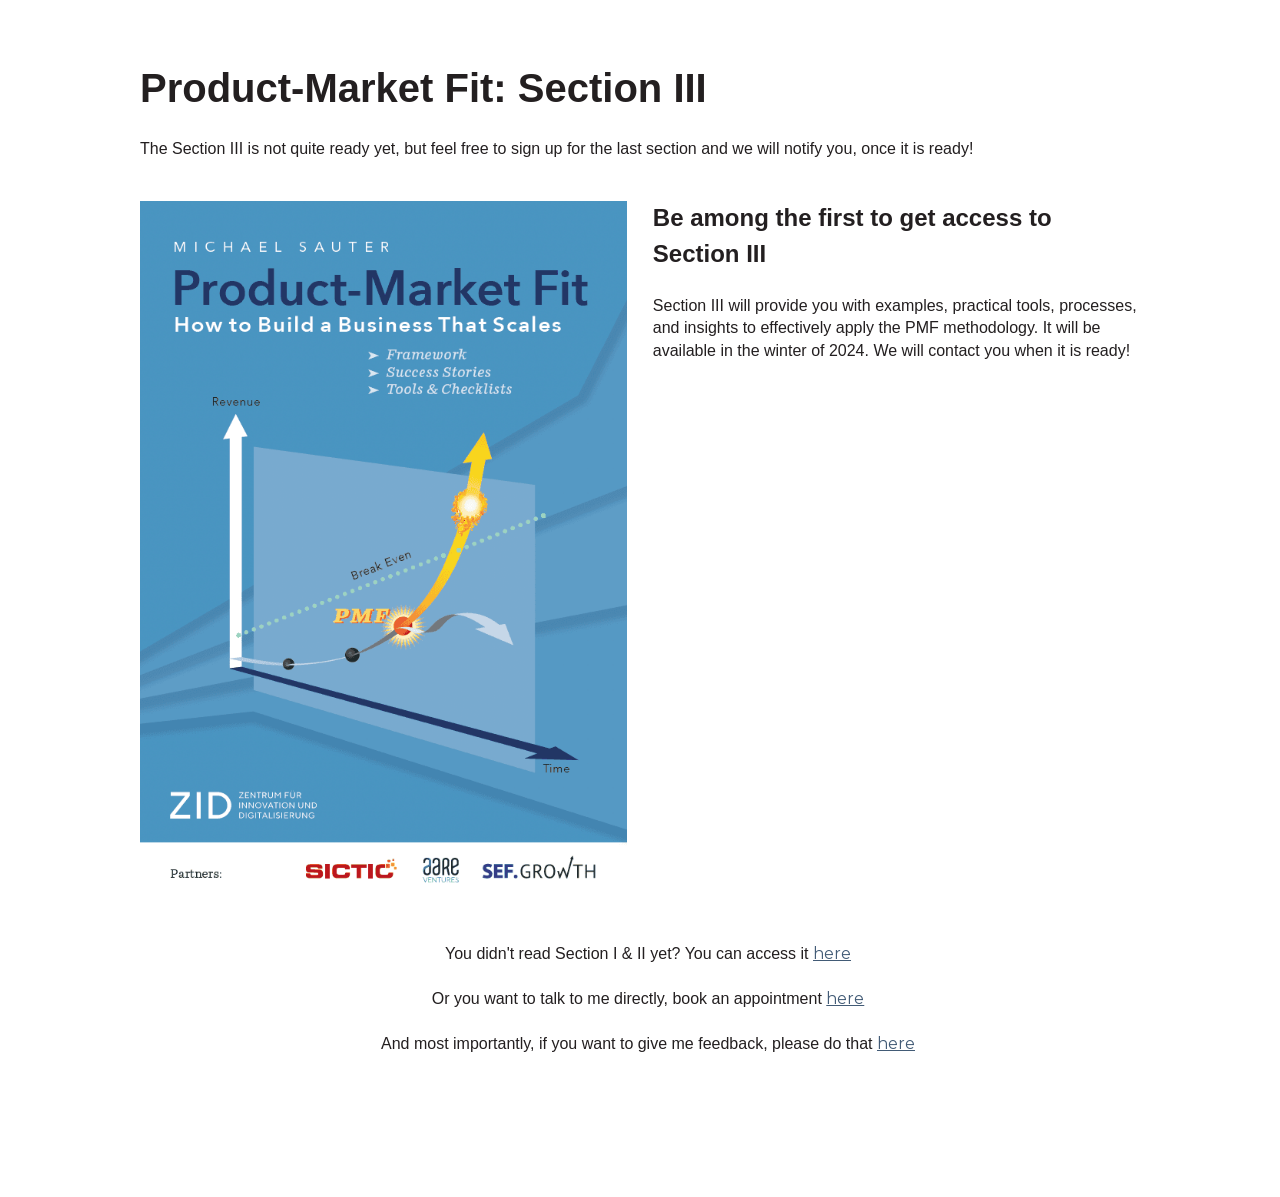
==== book.html @ 85fbc666 "Add website pages and assets Co-Authored-By: Claude Opus 5.5 <noreply@anthropic.com>" ====
<!doctype html>
<html lang="en"><head>
    <meta charset="utf-8">
    
      
    
    
      <title>PMF Factory</title>
    
    
      <link rel="shortcut icon" href="assets/images/Wuerfel.png">
    
    <meta name="description" content="">
    
    
    
    
    
    <meta name="viewport" content="width=device-width, initial-scale=1">

    
    <meta property="og:description" content="">
    <meta property="og:title" content="PMF Factory">
    <meta name="twitter:description" content="">
    <meta name="twitter:title" content="PMF Factory">

    

    
    <style>
a.cta_button{-moz-box-sizing:content-box !important;-webkit-box-sizing:content-box !important;box-sizing:content-box !important;vertical-align:middle}.hs-breadcrumb-menu{list-style-type:none;margin:0px 0px 0px 0px;padding:0px 0px 0px 0px}.hs-breadcrumb-menu-item{float:left;padding:10px 0px 10px 10px}.hs-breadcrumb-menu-divider:before{content:'›';padding-left:10px}.hs-featured-image-link{border:0}.hs-featured-image{float:right;margin:0 0 20px 20px;max-width:50%}@media (max-width: 568px){.hs-featured-image{float:none;margin:0;width:100%;max-width:100%}}.hs-screen-reader-text{clip:rect(1px, 1px, 1px, 1px);height:1px;overflow:hidden;position:absolute !important;width:1px}
</style>

<link rel="stylesheet" href="assets/css/template_main.min.css">
<style>








/* 1a. Containers */


  



  


/* 1b. Colors */







/* 1c. Typography */





























/* 1d. Buttons */




































/* 1e. Forms */











































/* 1f. Icons */
















/* 1g. Cards */











/* 1h. Tables */













/* 1i. Website header */



























/* 1j. Website footer */













/* Drag and drop layout styles */

.dnd-section {
  padding: 60px 20px;
}

/* Padding on blog post sections */

.blog-post-section {
  padding: 60px 0;
}

/* .content-wrapper is used for blog post and system templates and .header-wrapper is used for the website header module */

.dnd-section > .row-fluid,
.content-wrapper,
.header__wrapper {
  max-width: 1000px;
}





html {
  font-size: 16px;
}

body {
  font-family: Montserrat, sans-serif; font-style: normal; font-weight: 400; text-decoration: none;
  background-color: #ffffff;
  color: #231f20;
  font-size: 16px;
}

/* Paragraphs */

p {
  font-family: Montserrat, sans-serif; font-style: normal; font-weight: 400; text-decoration: none;
}

/* Anchors */

a {
  font-weight: 400; text-decoration: underline; font-family: Montserrat, sans-serif; font-style: normal;
  color: #425b76;
}

a:hover,
a:focus {
  font-weight: 400; text-decoration: underline; font-family: Montserrat, sans-serif; font-style: normal;
  color: #415239;
}

a:active {
  font-weight: 400; text-decoration: underline; font-family: Montserrat, sans-serif; font-style: normal;
  color: #91a289;
}

/* Headings */
h1 {
  font-family: 'Source Serif Pro', serif; font-style: normal; font-weight: 600; text-decoration: none;
  color: #231f20;
  font-size: 40px;
  text-transform: none;
}

h2 {
  font-family: 'Source Serif Pro', serif; font-style: normal; font-weight: 600; text-decoration: none;
  color: #231f20;
  font-size: 32px;
  text-transform: none;
}

h3 {
  font-family: 'Source Serif Pro', serif; font-style: normal; font-weight: 600; text-decoration: none;
  color: #231f20;
  font-size: 28px;
  text-transform: none;
}

h4 {
  font-family: 'Source Serif Pro', serif; font-style: normal; font-weight: 600; text-decoration: none;
  color: #231f20;
  font-size: 24px;
  text-transform: none;
}

h5 {
  font-family: 'Source Serif Pro', serif; font-style: normal; font-weight: 600; text-decoration: none;
  color: #231f20;
  font-size: 20px;
  text-transform: none;
}

h6 {
  font-family: 'Source Serif Pro', serif; font-style: normal; font-weight: 600; text-decoration: none;
  color: #231f20;
  font-size: 16px;
  text-transform: none;
}

/* Blockquotes */

blockquote {
  font-family: 'Source Serif Pro', serif; font-style: normal; font-weight: 600; text-decoration: none;
  border-left-color: #f4f0ec;
  color: #231f20;
  font-size: 24px;
}

blockquote > footer {
  font-family: Montserrat, sans-serif; font-style: normal; font-weight: 400; text-decoration: none;
  font-size: 16px;
}

/* Horizontal rules */

hr {
  border-bottom-color: #d7d9e3;
}





/* Primary button */

button,
.button,
.hs-button {
  border: 1px solid #425b76;

  padding-top: 10px;
padding-right: 20px;
padding-bottom: 10px;
padding-left: 20px;

  font-family: Montserrat, sans-serif; font-style: normal; font-weight: 600; text-decoration: none;
  background-color: 

  
  
    
  


  rgba(66, 91, 118, 1.0)

;
  border-radius: 0px;
  color: #ffffff;
  fill: #ffffff;
  font-size: 16px;
  text-transform: none;
}

button:hover,
button:focus,
button:active,
.button:hover,
.button:focus,
.button:active,
.hs-button:hover,
.hs-button:focus,
.hs-button:active {
  border: 1px solid #425b76;

  font-family: Montserrat, sans-serif; font-style: normal; font-weight: 600; text-decoration: none;
  background-color: 

  
  
    
  


  rgba(65, 82, 57, 1.0)

;
  color: #ffffff;
  fill: #ffffff;
}

button:active,
.button:active,
.hs-button:active {
  border: 1px solid #425b76;

  font-family: Montserrat, sans-serif; font-style: normal; font-weight: 600; text-decoration: none;
  background-color: rgba(145, 162, 137, 100);
  border-color: #92abc6;
  color: #ffffff;
  fill: #ffffff;
}

/* Secondary button */

.button.button--secondary,
.hs-delete-data__button,
.hs-download-data__button {
  border: 1px solid #425b76;

  font-family: Montserrat, sans-serif; font-style: normal; font-weight: 600; text-decoration: none;
  background-color: 

  
  
    
  


  rgba(255, 255, 255, 0.0)

;
  border-radius: 0px;
  color: #425b76;
  fill: #425b76;
  text-transform: none;
}

.button.button--secondary:hover,
.button.button--secondary:focus,
.button.button--secondary:active,
.hs-delete-data__button:hover,
.hs-delete-data__button:focus,
.hs-delete-data__button:active,
.hs-download-data__button:hover,
.hs-download-data__button:focus,
.hs-download-data__button:active {
  border: 1px solid #425b76;

  font-family: Montserrat, sans-serif; font-style: normal; font-weight: 600; text-decoration: none;
  background-color: 

  
  
    
  


  rgba(66, 91, 118, 1.0)

;
  color: #ffffff;
  fill: #ffffff;
}

.button.button--secondary:active,
.hs-delete-data__button:active,
.hs-download-data__button:active {
  font-family: Montserrat, sans-serif; font-style: normal; font-weight: 600; text-decoration: none;
  background-color: rgba(146, 171, 198, 100);
  border: 1px solid #425b76;

  border-color: #92abc6;
  color: #ffffff;
  fill: #ffffff;
}

/* Simple button */

.button.button--simple {
  font-weight: 400; text-decoration: underline; font-family: Montserrat, sans-serif; font-style: normal;
  color: #425b76;
  fill: #425b76;
}

.button.button--simple:hover,
.button.button--simple:focus {
  font-weight: 400; text-decoration: underline; font-family: Montserrat, sans-serif; font-style: normal;
  color: #415239;
  fill: #415239;
}

.button.button--simple:active {
  font-weight: 400; text-decoration: underline; font-family: Montserrat, sans-serif; font-style: normal;
  color: #91a289;
  fill: #91a289;
}

/* Button sizing */

.button.button--small {
  padding-top: 10px;
padding-right: 20px;
padding-bottom: 10px;
padding-left: 20px;

  font-size: 14px;
}

.button.button--large {
  padding-top: 10px;
padding-right: 20px;
padding-bottom: 10px;
padding-left: 20px;

  font-size: 18px;
}





/* Form */

:root {
  --hsf-global__font-family: Montserrat;
  --hsf-global__font-size: 1rem;
  --hsf-global__color: #231f20;
}

form {
  border: 1px none #f4f0ec;

  padding: 45px;

  background-color: 

  
  
    
  


  rgba(244, 240, 236, 1.0)

;
  border-radius: 0px;
}

:root {
  --hsf-background__background-color: 

  
  
    
  


  rgba(244, 240, 236, 1.0)

;
  --hsf-background__padding: 45px;
  --hsf-background__border-style: none;
  --hsf-background__border-color: #f4f0ec;
  --hsf-background__border-radius: 0px;
  --hsf-background__border-width: 1px;
}

/* Form title */

.form-title {
  border: 1px none #425b76;

  padding: 25px;

  font-family: 'Source Serif Pro', serif; font-style: normal; font-weight: 600; text-decoration: none;
  background-color: 

  
  
    
  


  rgba(66, 91, 118, 1.0)

;
  border-top-left-radius: 0px;
  border-top-right-radius: 0px;
  color: #ffffff;
  font-size: 28px;
  text-transform: ;
}

/* Labels */

form label {
  padding-top: 6px;
padding-right: 0px;
padding-bottom: 6px;
padding-left: 0px;

  font-family: Montserrat, sans-serif; font-style: normal; font-weight: normal; text-decoration: none;
  color: #231f20;
  font-size: 16px;
}

:root {
  --hsf-field-label__font-family: Montserrat;
  --hsf-field-label__font-size: 16px;
  --hsf-field-label__color: #231f20;
  --hsf-erroralert__font-family: var(--hsf-field-label__font-family);
}

/* Help text */

form legend {
  font-family: Montserrat, sans-serif; font-style: normal; font-weight: 400; text-decoration: none;
  color: #231f20;
  font-size: 14px;
}

:root {
  --hsf-field-description__font-family: Montserrat;
  --hsf-field-description__color: #231f20;
  --hsf-field-footer__font-family: var(--hsf-field-description__font-family);
  --hsf-field-footer__color: var(--hsf-field-description__color);
}

/* Form fields */

form input[type='text'],
form input[type='email'],
form input[type='password'],
form input[type='tel'],
form input[type='number'],
form input[type='search'],
form select,
form textarea {
  border: 1px none #d7d9e3;

  padding: 10px;

  font-family: Montserrat, sans-serif; font-style: normal; font-weight: 400; text-decoration: none;
  background-color: 

  
  
    
  


  rgba(255, 255, 255, 1.0)

;
  border-radius: 0px;
  color: #231f20;
  font-size: 16px;
}

:root {
  --hsf-field-input__font-family: Montserrat;
  --hsf-field-input__color: #231f20;
  --hsf-field-input__background-color: 

  
  
    
  


  rgba(255, 255, 255, 1.0)

;
  --hsf-field-input__border-color: #d7d9e3;
  --hsf-field-input__border-width: 1px;
  --hsf-field-input__border-style: none;
  --hsf-field-input__border-radius: 0px;
  --hsf-field-input__padding: 10px;

  /* Textarea */
  --hsf-field-textarea__font-family: var(--hsf-field-input__font-family);
  --hsf-field-textarea__color: var(--hsf-field-input__color);
  --hsf-field-textarea__background-color: var(--hsf-field-input__background-color);
  --hsf-field-textarea__border-color: var(--hsf-field-input__border-color);
  --hsf-field-textarea__border-style: var(--hsf-field-input__border-style);
  --hsf-field-textarea__border-radius: var(--hsf-field-input__border-radius);
  --hsf-field-textarea__padding: var(--hsf-field-input__padding);

  /* Checkbox */
  --hsf-field-checkbox__padding: 8px;
  --hsf-field-checkbox__background-color: var(--hsf-field-input__background-color);
  --hsf-field-checkbox__color: var(--hsf-field-input__color);
  --hsf-field-checkbox__border-color: #959494;
  --hsf-field-checkbox__border-width: 1px 1px 1px 1px;
  --hsf-field-checkbox__border-style: solid;

  /* Radio */
  --hsf-field-radio__padding: 8px;
  --hsf-field-radio__background-color: var(--hsf-field-input__background-color);
  --hsf-field-radio__color: var(--hsf-field-input__color);
  --hsf-field-radio__border-color: #959494;
  --hsf-field-radio__border-width: 1px 1px 1px 1px;
  --hsf-field-radio__border-style: solid;
}

/* Form fields - placeholders */

::-webkit-input-placeholder {
  color: #d7d9e3;
}

::-moz-placeholder {
  color: #d7d9e3;
}

:-ms-input-placeholder {
  color: #d7d9e3;
}

:-moz-placeholder {
  color: #d7d9e3;
}

::placeholder {
  color: #d7d9e3;
}

:root {
  --hsf-field-input__placeholder-color: #d7d9e3;
}

/* Form fields - date picker */

form .hs-dateinput:before {
  right: 10px;
}

form .pika-table thead th {
  background-color: 

  
  
    
  


  rgba(66, 91, 118, 1.0)

;
  color: #ffffff;
}

form td.is-today .pika-button {
  color: #231f20;
}

form .is-selected .pika-button {
  background-color: #f4f0ec;
  color: #231f20;
}

form .pika-button:hover {
  background-color: #425b76 !important;
}

/* Headings and text */

form .hs-richtext,
form .hs-richtext *,
form .hs-richtext p,
form .hs-richtext h1,
form .hs-richtext h2,
form .hs-richtext h3,
form .hs-richtext h4,
form .hs-richtext h5,
form .hs-richtext h6 {
  font-family: Montserrat, sans-serif; font-style: normal; font-weight: 400; text-decoration: none;
  color: #231f20;
}

form .hs-richtext a {
  font-family: Montserrat, sans-serif; font-style: normal; font-weight: 400; text-decoration: none;
  color: #231f20;
}

:root {
  --hsf-heading__font-family: Montserrat;
  --hsf-heading__color: #231f20;
  --hsf-heading__text-shadow: none;
  --hsf-richtext__font-family: Montserrat;
  --hsf-richtext__font-size: 1rem;
  --hsf-richtext__color: #231f20;
  --hsf-field-footer__font-family: var(--hsf-field-description__font-family);
  --hsf-field-footer__color: var(--hsf-field-description__color);
}

/* GDPR */

form .legal-consent-container,
form .legal-consent-container .hs-richtext,
form .legal-consent-container .hs-richtext p {
  font-family: Montserrat, sans-serif; font-style: normal; font-weight: 400; text-decoration: none;
  color: #231f20;
  font-size: 14px;
}

/* Submit button */



  form input[type='submit'],
  form .hs-button,
  form .hs-subscriptions-primary-button {
    border: 1px solid #425b76;

    font-family: Montserrat, sans-serif; font-style: normal; font-weight: 600; text-decoration: none;
    background-color: 

  
  
    
  


  rgba(66, 91, 118, 1.0)

;
    border-radius: 0px;
    color: #ffffff;
    text-transform: none;
  }

  form input[type='submit']:hover,
  form input[type='submit']:focus,
  form .hs-button:hover,
  form .hs-button:focus,
  form .hs-subscriptions-primary-button:hover,
  form .hs-subscriptions-primary-button:focus {
    border: 1px solid #425b76;

    font-family: Montserrat, sans-serif; font-style: normal; font-weight: 600; text-decoration: none;
    background-color: 

  
  
    
  


  rgba(65, 82, 57, 1.0)

;
    color: #ffffff;
  }

  form input[type='submit']:active,
  form .hs-button:active,
  form .hs-subscriptions-primary-button:active {
    border: 1px solid #425b76;

    font-family: Montserrat, sans-serif; font-style: normal; font-weight: 600; text-decoration: none;
    background-color: rgba(145, 162, 137, 100);
    border-color: #92abc6;
    color: #ffffff;
  }

  :root {
    --hsf-button__font-family: Montserrat;
    --hsf-button__color: #ffffff;
    --hsf-button__background-color: 

  
  
    
  


  rgba(66, 91, 118, 1.0)

;
    --hsf-button__background-image: none;
    --hsf-button__border-width: 1px;
    --hsf-button__border-style: solid;
    --hsf-button__border-color: #425b76;
    --hsf-button__border-radius: 0px;
    --hsf-button__box-shadow: none;
    --hsf-button--hover__color: #ffffff;
    --hsf-button--hover__background-color: 

  
  
    
  


  rgba(65, 82, 57, 1.0)

;
    --hsf-button--hover__border-color: #425b76;
    --hsf-button--focus__color: #ffffff;
    --hsf-button--focus__background-color: 

  
  
    
  


  rgba(65, 82, 57, 1.0)

;
    --hsf-button--focus__border-color: #425b76;
  }





  form input[type='submit'],
  form .hs-button {
    padding-top: 10px;
padding-right: 20px;
padding-bottom: 10px;
padding-left: 20px;

    font-size: 16px;
  }

  :root {
    --hsf-button__font-size: 16px;
    --hsf-button__padding: 10px;
  }



/* Inline thank you message */

.submitted-message {
  border: 1px none #f4f0ec;

  padding: 45px;

  background-color: 

  
  
    
  


  rgba(244, 240, 236, 1.0)

;
  border-radius: 0px;
}





/* Default icon (regular/dark) */

.icon {
  padding: 15px;

  background-color: 

  
  
    
  


  rgba(115, 78, 54, 1.0)

;
}

.icon svg {
  fill: #ffffff;
  height: 16px;
  width: 16px;
}

/* Light icon */

.icon--light .icon {
  background-color: 

  
  
    
  


  rgba(255, 255, 255, 1.0)

;
}

.icon--light svg {
  fill: #734e36;
}

/* Size */

.icon--small svg {
  height: 12px;
  width: 12px;
}

.icon--small .icon {
  padding: 10px;

}

.icon--large svg {
  height: 24px;
  width: 24px;
}

.icon--large .icon {
  padding: 25px;

}





/* Table */

table {
  border: 1px solid #d7d9e3;

  background-color: 

  
  
    
  


  rgba(255, 255, 255, 1.0)

;
}

/* Table cells */

th,
td {
  border: 1px solid #d7d9e3;

  padding: 10px;

  color: #231f20;
}

/* Table header */

thead th,
thead td {
  background-color: 

  
  
    
  


  rgba(66, 91, 118, 1.0)

;
  color: #ffffff;
}

/* Table footer */

tfoot th,
tfoot td {
  background-color: 

  
  
    
  


  rgba(244, 240, 236, 1.0)

;
  color: #231f20;
}





/* Header container */

.header {
  background-color: 

  
  
    
  


  rgba(255, 255, 255, 1.0)

;
}

/* Header content color */

.header p,
.header h1,
.header h2,
.header h3,
.header h4,
.header h5,
.header h6,
.header a:not(.button),
.header span,
.header div,
.header li,
.header blockquote,
.header .tabs__tab,
.header .tabs__tab:hover,
.header .tabs__tab:focus,
.header .tabs__tab:active {
  color: #231f20;
}

/* Header top bar */

.header__top {
  background-color: 

  
  
    
  


  rgba(244, 240, 236, 1.0)

;
}

/* Language switcher */

.header__language-switcher-current-label > span {
  font-family: Montserrat, sans-serif; font-style: normal; font-weight: 400; text-decoration: none;
  color: #231f20;
  font-size: 16px;
  text-transform: none;
}

.header__language-switcher:hover .header__language-switcher-current-label > span,
.header__language-switcher:focus .header__language-switcher-current-label > span {
  font-family: Montserrat, sans-serif; font-style: normal; font-weight: 400; text-decoration: none;
  color: #000000;
}

.header__language-switcher-child-toggle svg {
  fill: #231f20;
}

/* Language switcher - submenu */

.header__language-switcher .lang_list_class {
  border-color: #d7d9e3;
}

.header__language-switcher .lang_list_class li {
  background-color: 

  
  
    
  


  rgba(255, 255, 255, 1.0)

;
}

.header__language-switcher .lang_list_class a:not(.button) {
  font-family: Montserrat, sans-serif; font-style: normal; font-weight: 400; text-decoration: none;
  color: #231f20;
  font-size: 16px;
  text-transform: none;
}

.header__language-switcher .lang_list_class a:hover,
.header__language-switcher .lang_list_class a:focus {
  background-color: 

  
  
    
  


  rgba(255, 255, 255, 1.0)

;
  color: #000000;
}

.header__language-switcher .lang_list_class a:active {
  background-color: 

  
  
    
  


  rgba(255, 255, 255, 1.0)

;
}

/* Header bottom */

.header__bottom {
  background-color: 

  
  
    
  


  rgba(255, 255, 255, 1.0)

;
}

/* Logo */

.header__logo-company-name {
  font-family: 'Source Serif Pro', serif; font-style: normal; font-weight: 600; text-decoration: none;
  color: #231f20;
  font-size: 40px;
  text-transform: none;
}

/* Menu */

@media (max-width: 767px) {
  .header__menu--mobile {
    background-color: 

  
  
    
  


  rgba(255, 255, 255, 1.0)

;
  }
}

/* Menu items */

.header__menu-link {
  font-family: Montserrat, sans-serif; font-style: normal; font-weight: 400; text-decoration: none;
  font-size: 16px;
  text-transform: none;
}

@media (max-width: 767px) {
  .header__menu-item--depth-1 {
    border-top: 1px solid #d7d9e3;
  }
}

/* Menu items - top level */

.header__menu-item--depth-1 > .header__menu-link:not(.button) {
  color: #231f20;
}

.header__menu-item--depth-1 > .header__menu-link:hover,
.header__menu-item--depth-1 > .header__menu-link:focus {
  font-family: Montserrat, sans-serif; font-style: normal; font-weight: 400; text-decoration: none;
  color: #000000;
}

.header__menu-item--depth-1 > .header__menu-link:active {
  font-family: Montserrat, sans-serif; font-style: normal; font-weight: 400; text-decoration: none;
  color: #505050;
}

.header__menu-item--depth-1 > .header__menu-link--active-link:not(.button) {
  font-family: Montserrat, sans-serif; font-style: normal; font-weight: 400; text-decoration: none;
  color: #000000;
}

.header__menu-item--depth-1 .header__menu-child-toggle svg {
  fill: #231f20;
}

/* Menu items - submenus */

.header__menu-submenu {
  background-color: 

  
  
    
  


  rgba(255, 255, 255, 1.0)

;
  border-color: #d7d9e3;
}

.header__menu-submenu .header__menu-link:not(.button) {
  color: #231f20;
}

.header__menu-submenu .header__menu-item:hover,
.header__menu-submenu .header__menu-item:focus {
  background-color: 

  
  
    
  


  rgba(255, 255, 255, 1.0)

;
}

.header__menu-submenu .header__menu-link:hover,
.header__menu-submenu .header__menu-link:focus {
  font-family: Montserrat, sans-serif; font-style: normal; font-weight: 400; text-decoration: none;
  color: #000000;
}

.header__menu-submenu .header__menu-link:active {
  background-color: 

  
  
    
  


  rgba(255, 255, 255, 1.0)

;
}

.header__menu-submenu .header__menu-link--active-link:not(.button) {
  color: ;
  background-color: 

  
  
    
  


  rgba(255, 255, 255, 1.0)

;
}

/* Menu icons */

.header__menu-toggle svg {
  fill: #231f20;
}





/* Footer container */

.footer {
  background-color: 

  
  
    
  


  rgba(255, 255, 255, 1.0)

;
}

/* Footer content color */

.footer h1,
.footer h2,
.footer h3,
.footer h4,
.footer h5,
.footer h6,
.footer p,
.footer a:not(.button),
.footer span,
.footer div,
.footer li,
.footer blockquote,
.footer .tabs__tab,
.footer .tabs__tab:hover,
.footer .tabs__tab:focus,
.footer .tabs__tab:active {
  color: #231f20;
}

.footer hr {
  border-bottom-color: #231f20 !important;
}

/* Footer menu */

.footer .hs-menu-wrapper a {
  font-family: Montserrat, sans-serif; font-style: normal; font-weight: normal; text-decoration: none;
  color: #231f20;
  font-size: 16px;
  text-transform: none;
}

.footer .hs-menu-wrapper a:hover,
.footer .hs-menu-wrapper a:focus {
  font-family: Montserrat, sans-serif; font-style: normal; font-weight: normal; text-decoration: none;
  color: #000000;
}

.footer .hs-menu-wrapper a:active {
  font-family: Montserrat, sans-serif; font-style: normal; font-weight: normal; text-decoration: none;
  color: #505050;
}

.footer .hs-menu-wrapper .active > a {
  font-weight: bold; text-decoration: underline; font-family: Montserrat, sans-serif; font-style: normal;
  color: #000000;
}






/* Dark card */

.card--dark {
  border: 1px solid #231f20;

  background-color: 

  
  
    
  


  rgba(35, 31, 32, 1.0)

;
  border-radius: 0px;
  color: #ffffff;
}

.card--dark summary,
.card--dark p,
.card--dark h1,
.card--dark h2,
.card--dark h3,
.card--dark h4,
.card--dark h5,
.card--dark h6,
.card--dark a:not(.button),
.card--dark span,
.card--dark div,
.card--dark li,
.card--dark blockquote {
  color: #ffffff;
}

/* Light card */

.card--light {
  border: 1px solid #d7d9e3;

  background-color: 

  
  
    
  


  rgba(255, 255, 255, 1.0)

;
  border-radius: 0px;
  color: #231f20;
}

.card--light summary,
.card--light p,
.card--light h1,
.card--light h2,
.card--light h3,
.card--light h4,
.card--light h5,
.card--light h6,
.card--light a:not(.button),
.card--light span,
.card--light div,
.card--light li,
.card--light blockquote {
  color: #231f20;
}





/* Error templates */

.error-page:before {
  font-family: Montserrat, sans-serif; font-style: normal; font-weight: 400; text-decoration: none;
}

/* System templates */

#email-prefs-form,
#email-prefs-form h1,
#email-prefs-form h2 {
  color: #231f20;
}

/* Search template */

.hs-search-results__title {
  font-size: 32px;
}

/* Backup unsubscribe template */

.backup-unsubscribe input[type='email'] {
  font-size: 16px !important;
  padding: 10px!important;
;
}





/* Accordion */

.accordion__summary,
.accordion__summary:before {
  font-family: 'Source Serif Pro', serif; font-style: normal; font-weight: 600; text-decoration: none;
  font-size: 24px;
}

.card--dark .accordion__summary:before {
  color: #ffffff;
}

.card--light .accordion__summary:before {
  color: #231f20;
}

/* Blog listing, recent posts, related posts, and blog post */

.blog-listing__post-title {
  text-transform: none;
}

.blog-listing__post-title-link {
  font-family: 'Source Serif Pro', serif; font-style: normal; font-weight: 600; text-decoration: none;
  color: #231f20;
}

.blog-listing__post-title-link:hover,
.blog-listing__post-title-link:focus {
  font-family: 'Source Serif Pro', serif; font-style: normal; font-weight: 600; text-decoration: none;
  color: #000000;
}

.blog-listing__post-title-link:active {
  font-family: 'Source Serif Pro', serif; font-style: normal; font-weight: 600; text-decoration: none;
  color: #736f70;
}

.blog-listing__post-tag {
  color: #231f20;
}

.blog-listing__post-tag:hover,
.blog-listing__post-tag:focus {
  color: #000000;
}

.blog-listing__post-tag:active {
  color: #736f70;
}

.blog-listing__post-author-name,
.blog-post__author-name {
  color: #231f20;
}

.blog-listing__post-author-name :hover,
.blog-listing__post-author-name :focus,
.blog-post__author-name:hover,
.blog-post__author-name:focus {
  color: #000000;
}

.blog-listing__post-author-name :active,
.blog-post__author-name:active {
  color: #736f70;
}

/* Image gallery */

.image-gallery__close-button-icon:hover,
.image-gallery__close-button-icon:focus {
  background-color: rgba(35, 0, 0, 1.0);
}

.image-gallery__close-button-icon:active {
  background-color: rgba(195, 158, 134, 1.0);
}

.icon--light .image-gallery__close-button-icon:hover,
.icon--light .image-gallery__close-button-icon:focus {
  background-color: rgba(175, 175, 175, 1.0);
}

.icon--light .image-gallery__close-button-icon:active {
  background-color: rgba(255, 255, 255, 1.0);
}

/* Pagination */

.pagination__link-icon svg {
  fill: #425b76;
  height: 16px;
  width: 16px;
}

.pagination__link:hover .pagination__link-icon svg,
.pagination__link:focus .pagination__link-icon svg {
  fill: #415239;
}

.pagination__link:active .pagination__link-icon svg {
  fill: #92abc6;
}

.pagination__link--active {
  border-color: #d7d9e3
}

/* Pricing card */

.pricing-card__heading {
  background-color: #425b76;
}

/* Social follow and social sharing */

.social-follow__icon:hover,
.social-follow__icon:focus,
.social-sharing__icon:hover,
.social-sharing__icon:focus {
  background-color: rgba(35, 0, 0, 1.0);
}

.social-follow__icon:active,
.social-sharing__icon:active {
  background-color: rgba(195, 158, 134, 1.0);
}

.icon--light .social-follow__icon:hover,
.icon--light .social-follow__icon:focus,
.icon--light .social-sharing__icon:hover,
.icon--light .social-sharing__icon:focus {
  background-color: rgba(175, 175, 175, 1.0);
}

.icon--light .social-follow__icon:active,
.icon--light .social-sharing__icon:active {
  background-color: rgba(255, 255, 255, 1.0);
}

/* Tabs */

.tabs__tab,
.tabs__tab:hover,
.tabs__tab:focus,
.tabs__tab:active {
  border-color: #231f20;
  color: #231f20;
}

/* cs_metrics -- default module */
.cs-metric .cs-metric__data {
  font-family: Source Serif Pro;
}

</style>

<link rel="stylesheet" href="assets/css/module_testimonial.min.css">

<style>
#hs_cos_wrapper_widget_1724852126499 .testimonial {
  background-color:rgba(#null,0.0);
  border:0px none;
  border-radius:px;
  margin-top:-52px;
}

#hs_cos_wrapper_widget_1724852126499 .testimonial__author-image { border-radius:px; }

</style>

<style>
  @font-face {
    font-family: "Source Serif Pro";
    font-weight: 600;
    font-style: normal;
    font-display: swap;
    src: url("assets/fonts/Source_Serif_Pro/600.woff2") format("woff2");
  }
  @font-face {
    font-family: "Source Serif Pro";
    font-weight: 400;
    font-style: normal;
    font-display: swap;
    src: url("assets/fonts/Source_Serif_Pro/regular.woff2") format("woff2");
  }
  @font-face {
    font-family: "Source Serif Pro";
    font-weight: 700;
    font-style: normal;
    font-display: swap;
    src: url("assets/fonts/Source_Serif_Pro/700.woff2") format("woff2");
  }
  @font-face {
    font-family: "Montserrat";
    font-weight: 700;
    font-style: normal;
    font-display: swap;
    src: url("assets/fonts/Montserrat/700.woff2") format("woff2");
  }
  @font-face {
    font-family: "Montserrat";
    font-weight: 400;
    font-style: normal;
    font-display: swap;
    src: url("assets/fonts/Montserrat/regular.woff2") format("woff2");
  }
  @font-face {
    font-family: "Montserrat";
    font-weight: 600;
    font-style: normal;
    font-display: swap;
    src: url("assets/fonts/Montserrat/600.woff2") format("woff2");
  }
</style>

<!-- Editor Styles -->
<style id="hs_editor_style" type="text/css">
#hs_cos_wrapper_widget_1724851847216  { display: block !important; font-family: Tahoma, Geneva, sans-serif !important }
#hs_cos_wrapper_widget_1724851847216  p , #hs_cos_wrapper_widget_1724851847216  li , #hs_cos_wrapper_widget_1724851847216  span , #hs_cos_wrapper_widget_1724851847216  label , #hs_cos_wrapper_widget_1724851847216  h1 , #hs_cos_wrapper_widget_1724851847216  h2 , #hs_cos_wrapper_widget_1724851847216  h3 , #hs_cos_wrapper_widget_1724851847216  h4 , #hs_cos_wrapper_widget_1724851847216  h5 , #hs_cos_wrapper_widget_1724851847216  h6  { font-family: Tahoma, Geneva, sans-serif !important }
#hs_cos_wrapper_widget_1724851916994  { background-color: #FFFFFF !important; background-image: none !important; display: block !important }
#hs_cos_wrapper_widget_1724851916994 input[type="text"] { background-color: #FFFFFF !important; background-image: none !important }
#hs_cos_wrapper_widget_1724851916994 input[type="email"] { background-color: #FFFFFF !important; background-image: none !important }
#hs_cos_wrapper_widget_1724851916994 textarea { background-color: #FFFFFF !important; background-image: none !important }
#hs_cos_wrapper_widget_1724851916994 input[type="number"] { background-color: #FFFFFF !important; background-image: none !important }
#hs_cos_wrapper_widget_1724851916994 select { background-color: #FFFFFF !important; background-image: none !important }
#hs_cos_wrapper_widget_1724851916994 input[type="file"] { background-color: #FFFFFF !important; background-image: none !important }
#hs_cos_wrapper_widget_1724851916994 input[type="tel"] { background-color: #FFFFFF !important; background-image: none !important }
#hs_cos_wrapper_widget_1724851916994 input[type="date"] { background-color: #FFFFFF !important; background-image: none !important }
#hs_cos_wrapper_widget_1724851847216  { display: block !important; font-family: Tahoma, Geneva, sans-serif !important }
#hs_cos_wrapper_widget_1724851847216  p , #hs_cos_wrapper_widget_1724851847216  li , #hs_cos_wrapper_widget_1724851847216  span , #hs_cos_wrapper_widget_1724851847216  label , #hs_cos_wrapper_widget_1724851847216  h1 , #hs_cos_wrapper_widget_1724851847216  h2 , #hs_cos_wrapper_widget_1724851847216  h3 , #hs_cos_wrapper_widget_1724851847216  h4 , #hs_cos_wrapper_widget_1724851847216  h5 , #hs_cos_wrapper_widget_1724851847216  h6  { font-family: Tahoma, Geneva, sans-serif !important }
#hs_cos_wrapper_widget_1724851916994  { background-color: #FFFFFF !important; background-image: none !important; display: block !important }
#hs_cos_wrapper_widget_1724851916994 input[type="text"] { background-color: #FFFFFF !important; background-image: none !important }
#hs_cos_wrapper_widget_1724851916994 input[type="email"] { background-color: #FFFFFF !important; background-image: none !important }
#hs_cos_wrapper_widget_1724851916994 textarea { background-color: #FFFFFF !important; background-image: none !important }
#hs_cos_wrapper_widget_1724851916994 input[type="number"] { background-color: #FFFFFF !important; background-image: none !important }
#hs_cos_wrapper_widget_1724851916994 select { background-color: #FFFFFF !important; background-image: none !important }
#hs_cos_wrapper_widget_1724851916994 input[type="file"] { background-color: #FFFFFF !important; background-image: none !important }
#hs_cos_wrapper_widget_1724851916994 input[type="tel"] { background-color: #FFFFFF !important; background-image: none !important }
#hs_cos_wrapper_widget_1724851916994 input[type="date"] { background-color: #FFFFFF !important; background-image: none !important }
/* HubSpot Non-stacked Media Query Styles */
@media (min-width:768px) {
  .dnd_area-row-0-vertical-alignment > .row-fluid {
    display: -ms-flexbox !important;
    -ms-flex-direction: row;
    display: flex !important;
    flex-direction: row;
  }
  .dnd_area-row-1-vertical-alignment > .row-fluid {
    display: -ms-flexbox !important;
    -ms-flex-direction: row;
    display: flex !important;
    flex-direction: row;
  }
  .dnd_area-row-2-vertical-alignment > .row-fluid {
    display: -ms-flexbox !important;
    -ms-flex-direction: row;
    display: flex !important;
    flex-direction: row;
  }
  .cell_1724851847345-vertical-alignment {
    display: -ms-flexbox !important;
    -ms-flex-direction: column !important;
    -ms-flex-pack: center !important;
    display: flex !important;
    flex-direction: column !important;
    justify-content: center !important;
  }
  .cell_1724851847345-vertical-alignment > div {
    flex-shrink: 0 !important;
  }
  .dnd_area-column-4-vertical-alignment {
    display: -ms-flexbox !important;
    -ms-flex-direction: column !important;
    -ms-flex-pack: start !important;
    display: flex !important;
    flex-direction: column !important;
    justify-content: flex-start !important;
  }
  .dnd_area-column-4-vertical-alignment > div {
    flex-shrink: 0 !important;
  }
  .dnd_area-column-2-vertical-alignment {
    display: -ms-flexbox !important;
    -ms-flex-direction: column !important;
    -ms-flex-pack: start !important;
    display: flex !important;
    flex-direction: column !important;
    justify-content: flex-start !important;
  }
  .dnd_area-column-2-vertical-alignment > div {
    flex-shrink: 0 !important;
  }
  .cell_17248520953922-vertical-alignment {
    display: -ms-flexbox !important;
    -ms-flex-direction: column !important;
    -ms-flex-pack: center !important;
    display: flex !important;
    flex-direction: column !important;
    justify-content: center !important;
  }
  .cell_17248520953922-vertical-alignment > div {
    flex-shrink: 0 !important;
  }
}
/* HubSpot Styles (default) */
.dnd_area-row-0-padding {
  padding-bottom: 0px !important;
}
.dnd_area-row-1-padding {
  padding-top: 18px !important;
  padding-bottom: 10px !important;
}
.dnd_area-module-5-hidden {
  display: block !important;
}
.dnd_area-column-2-margin {
  margin-bottom: 22px !important;
}
.footer-row-0-padding {
  padding-top: 30px !important;
  padding-bottom: 30px !important;
}
</style>
    

    
    <link rel="canonical" href="https://www.pmf-factory.com/book">


<meta property="og:url" content="https://www.pmf-factory.com/book">
<meta name="twitter:card" content="summary">
<meta http-equiv="content-language" content="en">






  <meta name="generator" content="HubSpot"></head>
  <body>
    <div class="body-wrapper   hs-content-id-113606043351 hs-landing-page hs-page ">
      


      
      <main id="main-content">
        
<div class="container-fluid">
<div class="row-fluid-wrapper">
<div class="row-fluid">
<div class="span12 widget-span widget-type-cell " style="" data-widget-type="cell" data-x="0" data-w="12">

<div class="row-fluid-wrapper row-depth-1 row-number-1 dnd_area-row-0-vertical-alignment dnd-section dnd_area-row-0-padding">
<div class="row-fluid ">
<div class="span12 widget-span widget-type-cell cell_1724851847345-vertical-alignment dnd-column" style="" data-widget-type="cell" data-x="0" data-w="12">

<div class="row-fluid-wrapper row-depth-1 row-number-2 dnd-row">
<div class="row-fluid ">
<div class="span12 widget-span widget-type-custom_widget dnd-module" style="" data-widget-type="custom_widget" data-x="0" data-w="12">
<div id="hs_cos_wrapper_widget_1724851847216" class="hs_cos_wrapper hs_cos_wrapper_widget hs_cos_wrapper_type_module widget-type-section_header" style="" data-hs-cos-general-type="widget" data-hs-cos-type="module"><span id="hs_cos_wrapper_widget_1724851847216_" class="hs_cos_wrapper hs_cos_wrapper_widget hs_cos_wrapper_type_section_header" style="" data-hs-cos-general-type="widget" data-hs-cos-type="section_header"><div class="page-header section-header"><h1>Product-Market Fit: Section III</h1><p class="secondary-header"><span id="hs_cos_wrapper_subheader" class="section-subheader">The Section III is not quite ready yet, but feel free to sign up for the last section and we will notify you, once it is ready!</span></p></div></span></div>

</div><!--end widget-span -->
</div><!--end row-->
</div><!--end row-wrapper -->

</div><!--end widget-span -->
</div><!--end row-->
</div><!--end row-wrapper -->

<div class="row-fluid-wrapper row-depth-1 row-number-3 dnd_area-row-1-padding dnd_area-row-1-vertical-alignment dnd-section">
<div class="row-fluid ">
<div class="span6 widget-span widget-type-cell dnd_area-column-2-margin dnd-column dnd_area-column-2-vertical-alignment" style="" data-widget-type="cell" data-x="0" data-w="6">

<div class="row-fluid-wrapper row-depth-1 row-number-4 dnd-row">
<div class="row-fluid ">
<div class="span12 widget-span widget-type-custom_widget dnd-module" style="" data-widget-type="custom_widget" data-x="0" data-w="12">
<div id="hs_cos_wrapper_dnd_area-module-3" class="hs_cos_wrapper hs_cos_wrapper_widget hs_cos_wrapper_type_module widget-type-linked_image widget-type-linked_image" style="" data-hs-cos-general-type="widget" data-hs-cos-type="module">
    






  



<span id="hs_cos_wrapper_dnd_area-module-3_" class="hs_cos_wrapper hs_cos_wrapper_widget hs_cos_wrapper_type_linked_image" style="" data-hs-cos-general-type="widget" data-hs-cos-type="linked_image"><img src="assets/images/image-3.png" class="hs-image-widget " width="613" height="875" style="max-width: 100%; height: auto;" alt="image-3" title="image-3" loading="eager"></span></div>

</div><!--end widget-span -->
</div><!--end row-->
</div><!--end row-wrapper -->

</div><!--end widget-span -->
<div class="span6 widget-span widget-type-cell dnd_area-column-4-vertical-alignment dnd-column" style="" data-widget-type="cell" data-x="6" data-w="6">

<div class="row-fluid-wrapper row-depth-1 row-number-5 dnd-row">
<div class="row-fluid ">
<div class="span12 widget-span widget-type-custom_widget dnd_area-module-5-hidden dnd-module" style="" data-widget-type="custom_widget" data-x="0" data-w="12">
<div id="hs_cos_wrapper_dnd_area-module-5" class="hs_cos_wrapper hs_cos_wrapper_widget hs_cos_wrapper_type_module widget-type-rich_text widget-type-rich_text" style="" data-hs-cos-general-type="widget" data-hs-cos-type="module"><span id="hs_cos_wrapper_dnd_area-module-5_" class="hs_cos_wrapper hs_cos_wrapper_widget hs_cos_wrapper_type_rich_text" style="" data-hs-cos-general-type="widget" data-hs-cos-type="rich_text"><h1 style="font-size: 24px;"><span style="font-family: Tahoma, Arial, Helvetica, sans-serif;">Be among the first to get access to Section III</span></h1>
<div>
<div>
<p><span style="font-family: Tahoma, Arial, Helvetica, sans-serif;">Section III will provide you with examples, practical tools, processes, and insights to effectively apply the PMF methodology. It will be available in the winter of 2024. We will contact you when it is ready!</span></p>
</div>
</div></span></div>

</div><!--end widget-span -->
</div><!--end row-->
</div><!--end row-wrapper -->

<div class="row-fluid-wrapper row-depth-1 row-number-6 dnd-row">
<div class="row-fluid ">
<div class="span12 widget-span widget-type-custom_widget dnd-module" style="" data-widget-type="custom_widget" data-x="0" data-w="12">
<div id="hs_cos_wrapper_widget_1724851916994" class="hs_cos_wrapper hs_cos_wrapper_widget hs_cos_wrapper_type_module widget-type-form" style="" data-hs-cos-general-type="widget" data-hs-cos-type="module">


	



	<span id="hs_cos_wrapper_widget_1724851916994_" class="hs_cos_wrapper hs_cos_wrapper_widget hs_cos_wrapper_type_form" style="" data-hs-cos-general-type="widget" data-hs-cos-type="form">
<div id="hs_form_target_widget_1724851916994"></div><script src="https://js-eu1.hsforms.net/forms/embed/v2.js" charset="utf-8"></script><script>hbspt.forms.create({region:"eu1",portalId:"144176746",formId:"45c2c686-0173-405f-a14d-a0cec1ed6119",target:"#hs_form_target_widget_1724851916994"});</script>








</span>
</div>

</div><!--end widget-span -->
</div><!--end row-->
</div><!--end row-wrapper -->

</div><!--end widget-span -->
</div><!--end row-->
</div><!--end row-wrapper -->

<div class="row-fluid-wrapper row-depth-1 row-number-7 dnd-section dnd_area-row-2-vertical-alignment">
<div class="row-fluid ">
<div class="span12 widget-span widget-type-cell cell_17248520953922-vertical-alignment dnd-column" style="" data-widget-type="cell" data-x="0" data-w="12">

<div class="row-fluid-wrapper row-depth-1 row-number-8 dnd-row">
<div class="row-fluid ">
<div class="span12 widget-span widget-type-custom_widget dnd-module" style="" data-widget-type="custom_widget" data-x="0" data-w="12">
<div id="hs_cos_wrapper_widget_1724852126499" class="hs_cos_wrapper hs_cos_wrapper_widget hs_cos_wrapper_type_module" style="" data-hs-cos-general-type="widget" data-hs-cos-type="module">









<blockquote class="testimonial card ">

  

  <div class="testimonial__content">
    <p style="font-size:16px;text-align:center"><span style="font-family:'tahoma' , 'arial' , 'helvetica' , sans-serif">You didn't read Section I &amp; II yet? You can access it&nbsp;<a href="https://share-eu1.hsforms.com/1mr8lliBuQYeUVpN2lhS3Tw2du7hm">here</a></span></p>
<p style="text-align:center"><span style="font-family:'tahoma' , 'arial' , 'helvetica' , sans-serif">Or you want to talk to me directly, book an appointment <a href="https://meetings-eu1.hubspot.com/michael-sauter/book">here</a></span></p>
<p style="text-align:center"><span style="font-family:'tahoma' , 'arial' , 'helvetica' , sans-serif">And most importantly, if you want to give me feedback, please do that&nbsp;<a href="https://join-hypt.com/michael-sauter-feedback">here</a></span></p>
  </div>

  

  

</blockquote></div>

</div><!--end widget-span -->
</div><!--end row-->
</div><!--end row-wrapper -->

</div><!--end widget-span -->
</div><!--end row-->
</div><!--end row-wrapper -->

</div><!--end widget-span -->
</div>
</div>
</div>

      </main>

      
  <div data-global-resource-path="@hubspot/growth/templates/partials/footer--lite.html">


<footer class="footer">
  <div class="container-fluid">
<div class="row-fluid-wrapper">
<div class="row-fluid">
<div class="span12 widget-span widget-type-cell " style="" data-widget-type="cell" data-x="0" data-w="12">

<div class="row-fluid-wrapper row-depth-1 row-number-1 dnd-section footer-row-0-padding">
<div class="row-fluid ">
</div><!--end row-->
</div><!--end row-wrapper -->

</div><!--end widget-span -->
</div>
</div>
</div>
</footer></div>

    </div>
    
    
    
    

<!-- HubSpot performance collection script -->





    <!--[if lte IE 8]>
    <script charset="utf-8" src="https://js-eu1.hsforms.net/forms/v2-legacy.js"></script>
    <![endif]-->



    


<!-- Start of HubSpot Analytics Code -->



<!-- End of HubSpot Analytics Code -->










  
</body></html>
---- assets/css/template_main.min.css ----
/* Theme base styles */

/* Generic */

*, *:before, *:after {
  box-sizing: border-box;
}
/*! normalize.css v8.0.1 | MIT License | github.com/necolas/normalize.css */

/* Document
   ========================================================================== */

/**
 * 1. Correct the line height in all browsers.
 * 2. Prevent adjustments of font size after orientation changes in iOS.
 */

html {
  line-height: 1.15; /* 1 */
  -webkit-text-size-adjust: 100%; /* 2 */
}

/* Sections
   ========================================================================== */

/**
 * Remove the margin in all browsers.
 */

body {
  margin: 0;
}

/**
 * Render the `main` element consistently in IE.
 */

main {
  display: block;
}

/**
 * Correct the font size and margin on `h1` elements within `section` and
 * `article` contexts in Chrome, Firefox, and Safari.
 */

h1 {
  font-size: 2em;
  margin: 0.67em 0;
}

/* Grouping content
   ========================================================================== */

/**
 * 1. Add the correct box sizing in Firefox.
 * 2. Show the overflow in Edge and IE.
 */

hr {
  box-sizing: content-box; /* 1 */
  height: 0; /* 1 */
  overflow: visible; /* 2 */
}

/**
 * 1. Correct the inheritance and scaling of font size in all browsers.
 * 2. Correct the odd `em` font sizing in all browsers.
 */

pre {
  font-family: monospace, monospace; /* 1 */
  font-size: 1em; /* 2 */
}

/* Text-level semantics
   ========================================================================== */

/**
 * Remove the gray background on active links in IE 10.
 */

a {
  background-color: transparent;
}

/**
 * 1. Remove the bottom border in Chrome 57-
 * 2. Add the correct text decoration in Chrome, Edge, IE, Opera, and Safari.
 */

abbr[title] {
  border-bottom: none; /* 1 */
  text-decoration: underline; /* 2 */
  text-decoration: underline dotted; /* 2 */
}

/**
 * Add the correct font weight in Chrome, Edge, and Safari.
 */

b,
strong {
  font-weight: bolder;
}

/**
 * 1. Correct the inheritance and scaling of font size in all browsers.
 * 2. Correct the odd `em` font sizing in all browsers.
 */

code,
kbd,
samp {
  font-family: monospace, monospace; /* 1 */
  font-size: 1em; /* 2 */
}

/**
 * Add the correct font size in all browsers.
 */

small {
  font-size: 80%;
}

/**
 * Prevent `sub` and `sup` elements from affecting the line height in
 * all browsers.
 */

sub,
sup {
  font-size: 75%;
  line-height: 0;
  position: relative;
  vertical-align: baseline;
}

sub {
  bottom: -0.25em;
}

sup {
  top: -0.5em;
}

/* Embedded content
   ========================================================================== */

/**
 * Remove the border on images inside links in IE 10.
 */

img {
  border-style: none;
}

/* Forms
   ========================================================================== */

/**
 * 1. Change the font styles in all browsers.
 * 2. Remove the margin in Firefox and Safari.
 */

button,
input,
optgroup,
select,
textarea {
  font-family: inherit; /* 1 */
  font-size: 100%; /* 1 */
  line-height: 1.15; /* 1 */
  margin: 0; /* 2 */
}

/**
 * Show the overflow in IE.
 * 1. Show the overflow in Edge.
 */

button,
input { /* 1 */
  overflow: visible;
}

/**
 * Remove the inheritance of text transform in Edge, Firefox, and IE.
 * 1. Remove the inheritance of text transform in Firefox.
 */

button,
select { /* 1 */
  text-transform: none;
}


/* Remove Safari's default appearance for select elements */

select {
  -webkit-appearance: none;
  appearance: none;
}

/**
 * Correct the inability to style clickable types in iOS and Safari.
 */

button,
[type="button"],
[type="reset"],
[type="submit"] {
  -webkit-appearance: button;
}

/**
 * Remove the inner border and padding in Firefox.
 */

button::-moz-focus-inner,
[type="button"]::-moz-focus-inner,
[type="reset"]::-moz-focus-inner,
[type="submit"]::-moz-focus-inner {
  border-style: none;
  padding: 0;
}

/**
 * Restore the focus styles unset by the previous rule.
 */

button:-moz-focusring,
[type="button"]:-moz-focusring,
[type="reset"]:-moz-focusring,
[type="submit"]:-moz-focusring {
  outline: 1px dotted ButtonText;
}

/**
 * Correct the padding in Firefox.
 */

fieldset {
  padding: 0.35em 0.75em 0.625em;
}

/**
 * 1. Correct the text wrapping in Edge and IE.
 * 2. Correct the color inheritance from `fieldset` elements in IE.
 * 3. Remove the padding so developers are not caught out when they zero out
 *    `fieldset` elements in all browsers.
 */

legend {
  box-sizing: border-box; /* 1 */
  color: inherit; /* 2 */
  display: table; /* 1 */
  max-width: 100%; /* 1 */
  padding: 0; /* 3 */
  white-space: normal; /* 1 */
}

/**
 * Add the correct vertical alignment in Chrome, Firefox, and Opera.
 */

progress {
  vertical-align: baseline;
}

/**
 * Remove the default vertical scrollbar in IE 10+.
 */

textarea {
  overflow: auto;
}

/**
 * 1. Add the correct box sizing in IE 10.
 * 2. Remove the padding in IE 10.
 */

[type="checkbox"],
[type="radio"] {
  box-sizing: border-box; /* 1 */
  padding: 0; /* 2 */
}

/**
 * Correct the cursor style of increment and decrement buttons in Chrome.
 */

[type="number"]::-webkit-inner-spin-button,
[type="number"]::-webkit-outer-spin-button {
  height: auto;
}

/**
 * 1. Correct the odd appearance in Chrome and Safari.
 * 2. Correct the outline style in Safari.
 */

[type="search"] {
  -webkit-appearance: textfield; /* 1 */
  outline-offset: -2px; /* 2 */
}

/**
 * Remove the inner padding in Chrome and Safari on macOS.
 */

[type="search"]::-webkit-search-decoration {
  -webkit-appearance: none;
}

/**
 * 1. Correct the inability to style clickable types in iOS and Safari.
 * 2. Change font properties to `inherit` in Safari.
 */

::-webkit-file-upload-button {
  -webkit-appearance: button; /* 1 */
  font: inherit; /* 2 */
}

/* Interactive
   ========================================================================== */

/*
 * Add the correct display in Edge, IE 10+, and Firefox.
 */

details {
  display: block;
}

/*
 * Add the correct display in all browsers.
 */

summary {
  display: list-item;
}

/* Misc
   ========================================================================== */

/**
 * Add the correct display in IE 10+.
 */

template {
  display: none;
}

/**
 * Add the correct display in IE 10.
 */

[hidden] {
  display: none;
}

/* Objects */

/* Responsive grid */

.row-fluid {
    width: 100%;
    *zoom: 1;
}

.row-fluid:before, .row-fluid:after {
    display: table;
    content: "";
}

.row-fluid:after {
    clear: both;
}

.row-fluid [class*="span"] {
    display: block;
    float: left;
    width: 100%;
    min-height: 1px;
    margin-left: 2.127659574%;
    *margin-left: 2.0744680846382977%;
    -webkit-box-sizing: border-box;
    -moz-box-sizing: border-box;
    -ms-box-sizing: border-box;
    box-sizing: border-box;
}

.row-fluid [class*="span"]:first-child {
    margin-left: 0;
}

.row-fluid .span12 {
    width: 99.99999998999999%;
    *width: 99.94680850063828%;
}

.row-fluid .span11 {
    width: 91.489361693%;
    *width: 91.4361702036383%;
}

.row-fluid .span10 {
    width: 82.97872339599999%;
    *width: 82.92553190663828%;
}

.row-fluid .span9 {
    width: 74.468085099%;
    *width: 74.4148936096383%;
}

.row-fluid .span8 {
    width: 65.95744680199999%;
    *width: 65.90425531263828%;
}

.row-fluid .span7 {
    width: 57.446808505%;
    *width: 57.3936170156383%;
}

.row-fluid .span6 {
    width: 48.93617020799999%;
    *width: 48.88297871863829%;
}

.row-fluid .span5 {
    width: 40.425531911%;
    *width: 40.3723404216383%;
}

.row-fluid .span4 {
    width: 31.914893614%;
    *width: 31.8617021246383%;
}

.row-fluid .span3 {
    width: 23.404255317%;
    *width: 23.3510638276383%;
}

.row-fluid .span2 {
    width: 14.89361702%;
    *width: 14.8404255306383%;
}

.row-fluid .span1 {
    width: 6.382978723%;
    *width: 6.329787233638298%;
}

.container-fluid {
    *zoom: 1;
}

.container-fluid:before, .container-fluid:after {
    display: table;
    content: "";
}

.container-fluid:after {
    clear: both;
}

@media (max-width: 767px) {
    .row-fluid {
        width: 100%;
    }

    .row-fluid [class*="span"] {
        display: block;
        float: none;
        width: auto;
        margin-left: 0;
    }
}

@media (min-width: 768px) and (max-width: 1139px) {
    .row-fluid {
        width: 100%;
        *zoom: 1;
    }

    .row-fluid:before, .row-fluid:after {
        display: table;
        content: "";
    }

    .row-fluid:after {
        clear: both;
    }

    .row-fluid [class*="span"] {
        display: block;
        float: left;
        width: 100%;
        min-height: 1px;
        margin-left: 2.762430939%;
        *margin-left: 2.709239449638298%;
        -webkit-box-sizing: border-box;
        -moz-box-sizing: border-box;
        -ms-box-sizing: border-box;
        box-sizing: border-box;
    }

    .row-fluid [class*="span"]:first-child {
        margin-left: 0;
    }

    .row-fluid .span12 {
        width: 99.999999993%;
        *width: 99.9468085036383%;
    }

    .row-fluid .span11 {
        width: 91.436464082%;
        *width: 91.38327259263829%;
    }

    .row-fluid .span10 {
        width: 82.87292817100001%;
        *width: 82.8197366816383%;
    }

    .row-fluid .span9 {
        width: 74.30939226%;
        *width: 74.25620077063829%;
    }

    .row-fluid .span8 {
        width: 65.74585634900001%;
        *width: 65.6926648596383%;
    }

    .row-fluid .span7 {
        width: 57.182320438000005%;
        *width: 57.129128948638304%;
    }

    .row-fluid .span6 {
        width: 48.618784527%;
        *width: 48.5655930376383%;
    }

    .row-fluid .span5 {
        width: 40.055248616%;
        *width: 40.0020571266383%;
    }

    .row-fluid .span4 {
        width: 31.491712705%;
        *width: 31.4385212156383%;
    }

    .row-fluid .span3 {
        width: 22.928176794%;
        *width: 22.874985304638297%;
    }

    .row-fluid .span2 {
        width: 14.364640883%;
        *width: 14.311449393638298%;
    }

    .row-fluid .span1 {
        width: 5.801104972%;
        *width: 5.747913482638298%;
    }
}

@media (min-width: 1280px) {
    .row-fluid {
        width: 100%;
        *zoom: 1;
    }

    .row-fluid:before, .row-fluid:after {
        display: table;
        content: "";
    }

    .row-fluid:after {
        clear: both;
    }

    .row-fluid [class*="span"] {
        display: block;
        float: left;
        width: 100%;
        min-height: 1px;
        margin-left: 2.564102564%;
        *margin-left: 2.510911074638298%;
        -webkit-box-sizing: border-box;
        -moz-box-sizing: border-box;
        -ms-box-sizing: border-box;
        box-sizing: border-box;
    }

    .row-fluid [class*="span"]:first-child {
        margin-left: 0;
    }

    .row-fluid .span12 {
        width: 100%;
        *width: 99.94680851063829%;
    }

    .row-fluid .span11 {
        width: 91.45299145300001%;
        *width: 91.3997999636383%;
    }

    .row-fluid .span10 {
        width: 82.905982906%;
        *width: 82.8527914166383%;
    }

    .row-fluid .span9 {
        width: 74.358974359%;
        *width: 74.30578286963829%;
    }

    .row-fluid .span8 {
        width: 65.81196581200001%;
        *width: 65.7587743226383%;
    }

    .row-fluid .span7 {
        width: 57.264957265%;
        *width: 57.2117657756383%;
    }

    .row-fluid .span6 {
        width: 48.717948718%;
        *width: 48.6647572286383%;
    }

    .row-fluid .span5 {
        width: 40.170940171000005%;
        *width: 40.117748681638304%;
    }

    .row-fluid .span4 {
        width: 31.623931624%;
        *width: 31.5707401346383%;
    }

    .row-fluid .span3 {
        width: 23.076923077%;
        *width: 23.0237315876383%;
    }

    .row-fluid .span2 {
        width: 14.529914530000001%;
        *width: 14.4767230406383%;
    }

    .row-fluid .span1 {
        width: 5.982905983%;
        *width: 5.929714493638298%;
    }
}

/* Clearfix */

.clearfix {
    *zoom: 1;
}

.clearfix:before, .clearfix:after {
    display: table;
    content: "";
}

.clearfix:after {
    clear: both;
}

/* Visibilty Classes */

.hide {
    display: none;
}

.show {
    display: block;
}

.invisible {
    visibility: hidden;
}

.hidden {
    display: none;
    visibility: hidden;
}

/* Responsive Visibilty Classes */

.visible-phone {
    display: none !important;
}

.visible-tablet {
    display: none !important;
}

.hidden-desktop {
    display: none !important;
}

@media (max-width: 767px) {
    .visible-phone {
        display: inherit !important;
    }

    .hidden-phone {
        display: none !important;
    }

    .hidden-desktop {
        display: inherit !important;
    }

    .visible-desktop {
        display: none !important;
    }
}

@media (min-width: 768px) and (max-width: 1139px) {
    .visible-tablet {
        display: inherit !important;
    }

    .hidden-tablet {
        display: none !important;
    }

    .hidden-desktop {
        display: inherit !important;
    }

    .visible-desktop {
        display: none !important ;
    }
}
/* Content wrappers for blog post and system templates */

.content-wrapper {
  padding: 0 20px;
  margin: 0 auto;
}

/* Drag and drop layout styles */

.dnd-section > .row-fluid {
  margin: 0 auto;
}

@media (max-width: 767px) {
  .dnd-section .dnd-column {
    padding: 0;
  }
}

/* Elements */

body {
  line-height: 1.4;
  overflow-wrap: break-word;
}

html[lang^='ja'] body,
html[lang^='zh'] body,
html[lang^='ko'] body {
  line-break: strict;
  overflow-wrap: normal;
  word-break: break-all;
}

/* Paragraphs */

p {
  margin: 0 0 1.4rem;
  font-size: 1rem;
}

/* Anchors */

a {
  cursor: pointer;
}

/* Headings */

h1,
h2,
h3,
h4,
h5,
h6 {
  margin: 0 0 1.4rem;
}

/* Lists */

ul,
ol {
  padding-left: 1rem;
  margin: 0 0 1.4rem;
}

ul li,
ol li {
  margin: 0.7rem;
}

ul ul,
ol ul,
ul ol,
ol ol {
  margin: 1.4rem 0;
}

.no-list {
  padding: 0;
  margin: 0;
  list-style: none;
}

.no-list li {
  margin: 0;
}

/* Code blocks */

pre {
  overflow: auto;
}

code {
  vertical-align: bottom;
}

/* Blockquotes */

blockquote {
  padding-left: 1rem;
  border-left: 10px solid;
  margin: 0 0 1.4rem;
}

/* Horizontal rules */

hr {
  border: 0 none;
  border-bottom: 1px solid;
}

/* Subscripts and superscripts */

sup,
sub {
  position: relative;
  font-size: 75%;
  line-height: 0;
  vertical-align: baseline;
}

sup {
  top: -0.5em;
}

sub {
  bottom: -0.25em;
}

/* Image alt text */

img {
  font-size: 1rem;
  word-break: normal;
}
/* Primary button */

button,
.button,
.hs-button {
  position: relative;
  display: inline-flex;
  align-items: center;
  cursor: pointer;
  text-align: center;
  transition: color 0.15s linear;
  white-space: normal;
}

.hs-button-modify--full-width {
  width: 100%;
  justify-content: center;
  text-align: center;
}

/* Simple button */

.button.button--simple {
  position: relative;
  padding: 0;
  border: none;
  border-radius: 0;
  background-color: transparent;
}

.button.button--simple:hover,
.button.button--simple:focus {
  border: none;
  background-color: transparent;
}

/* Disabled button */

button:disabled,
.button:disabled,
.hs-button:disabled {
  border-color: #f1f1f1;
  background-color: #f1f1f1;
  pointer-events: none;
}

button:disabled,
.button:disabled,
.button.button--secondary:disabled,
.button.button--simple:disabled {
  color: #d0d0d0;
}

/* No button */

.no-button,
.no-button:hover,
.no-button:focus,
.no-button:active {
  padding: 0;
  border: none;
  border-radius: 0;
  margin-bottom: 0;
  background: none;
  color: initial;
  font-family: inherit;
  font-size: inherit;
  font-style: inherit;
  font-weight: inherit;
  letter-spacing: inherit;
  line-height: inherit;
  text-align: left;
  text-decoration: none;
  transition: none;
}

/* Tooltip styles for copy to clipboard */

.hs-tooltip {
  position: absolute;
  bottom: calc(100% + 7px);
  left: 50%;
  display: none;
  height: auto;
  width: auto;
  padding: 5px 10px;
  border-radius: 3px;
  background-color: #494a52;
  color: #fff;
  font-size: 14px;
  font-weight: 400;
  opacity: 0.8;
  transform: translateX(-50%);
}
.hs-tooltip:after {
  position: absolute;
  top: 100%;
  left: 50%;
  height: 0;
  width: 0;
  border-top: 5px solid #494a52;
  border-right: 5px solid transparent;
  border-left: 5px solid transparent;
  content: '';
  transform: translateX(-50%);
}
.hs-tooltip__failure,
.hs-tooltip__success {
  display: none;
  min-width: -webkit-max-content;
  min-width: -moz-max-content;
  min-width: max-content;
}
.hs-visible {
  display: block;
}

/* Button icons */

.button .button__icon svg {
  display: block;
  height: 1.25rem;
  margin-right: 1rem;
  fill: inherit;
}

@media screen and (-ms-high-contrast: active), (-ms-high-contrast: none) {
  .button .button__icon svg {
    width: 1.25rem;
  }
}

.button--icon-right .button__icon {
  order: 1;
}

.button--icon-right .button__icon svg {
  margin-right: 0;
  margin-left: 1rem;
}
/* Form title */

.form-title {
  margin: 0;
}

.form-title ~ div > form {
  border-top: none;
  border-top-left-radius: 0;
  border-top-right-radius: 0;
}

/* Labels */

form label {
  display: block;
  margin-bottom: 0.35rem;
}

:root {
  --hsf-module__vertical-spacing: 0.35rem;
}

/* Form fields */

form .hs-form-field {
  margin-bottom: 1.4rem;
}

:root {
  --hsf-row__vertical-spacing: 1.4rem;
}

.form-columns-1 .hs-fieldtype-intl-phone,
form input[type='text'],
form input[type='email'],
form input[type='password'],
form input[type='tel'],
form input[type='number'],
form input[type='file'],
form input[type='search'],
form select,
form textarea {
  display: inline-block;
  width: 100% !important; /* stylelint-disable-line declaration-no-important */
}

/* International phone number field */

form .hs-fieldtype-intl-phone {
  display: flex;
  justify-content: flex-start;
  gap: 8px;
}

form fieldset {
  max-width: 100% !important; /* stylelint-disable-line declaration-no-important */
}

/* Form fields - checkbox/radio */

form .inputs-list {
  padding: 0;
  margin: 0;
  list-style: none;
}

form .inputs-list > li {
  display: block;
  margin: 0.7rem 0;
}

form .inputs-list input,
form .inputs-list span {
  vertical-align: middle;
}

form input[type='checkbox'],
form input[type='radio'] {
  margin-right: 0.35rem;
  cursor: pointer;
}

/* Form fields - date picker */

form .hs-dateinput {
  position: relative;
}

form .hs-dateinput:before {
  position: absolute;
  top: 50%;
  content: '\01F4C5';
  transform: translateY(-50%);
}

form select.hs-input {
  padding-right: 40px;
  background-image: url("data:image/svg+xml,%3Csvg width='24' height='25' viewBox='0 0 24 25' fill='none' xmlns='http://www.w3.org/2000/svg'%3E%3Cpath d='M10.9407 19.5595C11.5267 20.1454 12.4782 20.1454 13.0642 19.5595L22.0642 10.5595C22.6501 9.97354 22.6501 9.02197 22.0642 8.43604C21.4782 7.8501 20.5267 7.8501 19.9407 8.43604L12.0001 16.3767L4.05947 8.44072C3.47354 7.85478 2.52197 7.85478 1.93604 8.44072C1.3501 9.02666 1.3501 9.97822 1.93604 10.5642L10.936 19.5642L10.9407 19.5595Z' fill='%2309152B'/%3E%3C/svg%3E%0A");
  background-position: right 16px center;
  background-repeat: no-repeat;
  background-size: 16px;
}

form .is-selected .pika-button {
  border-radius: 0 !important; /* stylelint-disable-line declaration-no-important */
  box-shadow: none !important; /* stylelint-disable-line declaration-no-important */
}

form .fn-date-picker .pika-button:hover,
form .fn-date-picker .pika-button:focus {
  border-radius: 0 !important; /* stylelint-disable-line declaration-no-important */
}

/* Form fields - file picker */

form input[type='file'] {
  padding: initial;
  border: initial;
  background-color: transparent;
}

/* Headings and text */

form .hs-richtext,
form .hs-richtext p {
  margin: 0 0 1.4rem;
  font-size: 0.8rem;
}

form .hs-richtext img {
  height: auto;
  max-width: 100% !important; /* stylelint-disable-line declaration-no-important */
}

/* GDPR */

form .legal-consent-container .hs-form-booleancheckbox-display > span {
  margin-left: 1rem !important; /* stylelint-disable-line declaration-no-important */
}

/* Validation */

form .hs-form-required {
  color: #ef6b51;
}

form .hs-input.error {
  border-color: #ef6b51;
}

form .hs-error-msg,
form .hs-error-msgs {
  margin-top: 0.35rem;
  color: #ef6b51;
}

:root {
  --hsf-global-error__color: #ef6b51;
  --hsf-field-label-requiredindicator__color: var(--hsf-global-error__color);
  --hsf-erroralert__color: var(--hsf-global-error__color);
}

/* Submit button */

form input[type='submit'],
form .hs-button {
  display: inline-block;
  width: 100%;
  cursor: pointer;
  text-align: center;
  transition: all 0.15s linear;
  white-space: normal !important; /* stylelint-disable-line declaration-no-important */
}

:root {
  --hsf-button__width: 100%;
}

/* Captcha */

.grecaptcha-badge {
  margin: 0 auto;
}
/* Icon wrapper */

.icon {
  display: inline-flex;
  border-radius: 50%;
}

.icon--square .icon {
  border-radius: 0;
}

/* Icon */

.icon svg {
  vertical-align: middle;
}
/* Table */

table {
  border-collapse: collapse;
  margin-bottom: 1.4rem;
  overflow-wrap: break-word;
}

/* Table cells */

th,
td {
  padding: 0.7rem;
  vertical-align: top;
}

/* Table header */

thead th,
thead td {
  vertical-align: bottom;
}

/* Components */

/* Navigation skipper */

.header__skip {
  position: absolute;
  top: -1000px;
  left: -1000px;
  overflow: hidden;
  height: 1px;
  width: 1px;
  text-align: left;
}

.header__skip:hover,
.header__skip:focus,
.header__skip:active {
  z-index: 2;
  top: 0;
  left: 0;
  overflow: visible;
  height: auto;
  width: auto;
}
/* Card */

.card {
  border: 0;
}

.card--dark,
.card--light {
  padding: 1.4rem;
}
/* Blog listing */

.blog-listing {
  display: flex;
  flex-wrap: wrap;
  justify-content: space-between;
}

.blog-listing--3-col,
.blog-listing--4-col {
  justify-content: flex-start;
}

/* Section heading */

.blog-listing__heading {
  width: 100%;
  text-align: center;
}

/* Article */

.blog-listing__post {
  display: flex;
  width: 100%;
  padding: 0;
  margin-bottom: 2.8rem;
  flex-direction: column;
}

.blog-listing__post-inner-wrapper {
  display: flex;
  height: 100%;
  background-color: rgba(255, 255, 255, 0.4);
}

/* Featured image */

.blog-listing__post-image-wrapper {
  display: flex;
}

.blog-listing__post-image {
  height: auto;
  width: 100%;
}

/* Content */

.blog-listing__post-content {
  display: flex;
  padding: 0.7rem 0 0;
  flex-direction: column;
  flex-grow: 1;
}

.card--dark .blog-listing__post-content,
.card--light .blog-listing__post-content {
  padding: 1.4rem;
}

/* Heading */

.blog-listing__header {
  margin-bottom: 1.05rem;
}

/* Tags */

.blog-listing__post-tags {
  margin-bottom: 0.7rem;
}

.blog-listing__post-tag,
.blog-listing__post-tag:hover,
.blog-listing__post-tag:focus,
.blog-listing__post-tag:active {
  text-decoration: none;
}

/* Title */

.blog-listing__post-title {
  margin-bottom: 0.7rem;
}

/* Author */

.blog-listing__post-author {
  display: flex;
  margin-bottom: 0.7rem;
  align-items: center;
}

.blog-listing__post-author-image {
  height: auto;
  width: 50px;
  margin-right: 0.7rem;
}

.blog-listing__post-author-name,
.blog-listing__post-author-name:hover,
.blog-listing__post-author-name:focus,
.blog-listing__post-author-name:active {
  text-decoration: none;
}

/* Date */

.blog-listing__post-timestamp {
  display: block;
  margin-bottom: 0.35rem;
}

/* Button */

.blog-listing__post-button-wrapper {
  margin-top: auto;
}

/* Blog listing - basic grid */

.blog-listing--card .blog-listing__post {
  flex-direction: column;
}

.blog-listing--2-col .blog-listing__post {
  width: calc(50% - 1rem);
}

.blog-listing--3-col .blog-listing__post {
  width: calc(33.3% - 1rem);
}

.blog-listing--4-col .blog-listing__post {
  width: calc(25% - 1rem);
}

.blog-listing--3-col .blog-listing__post:nth-of-type(3n + 1),
.blog-listing--3-col .blog-listing__post:nth-of-type(3n + 2) {
  margin-right: 1.5rem;
}

.blog-listing--4-col .blog-listing__post:nth-of-type(4n + 1),
.blog-listing--4-col .blog-listing__post:nth-of-type(4n + 2),
.blog-listing--4-col .blog-listing__post:nth-of-type(4n + 3) {
  margin-right: 1.333rem;
}

@media (max-width: 767px) {
  .blog-listing .blog-listing__post {
    width: 100%;
    margin-right: 0 !important; /* stylelint-disable-line declaration-no-important */
  }
}

.blog-listing--card .blog-listing__post-image-wrapper {
  height: 200px;
}

.blog-listing--card .blog-listing__post-image {
  height: 100%;
  width: 100%;
  -o-object-fit: cover;
  object-fit: cover;
}

@media screen and (-ms-high-contrast: active), (-ms-high-contrast: none) {
  .blog-listing--card .blog-listing__post-image-wrapper,
  .blog-listing--card .blog-listing__post-image {
    height: auto;
  }
}

/* Blog listing - side by side */

/* stylelint-disable no-descending-specificity */
.blog-listing--list .blog-listing__post {
  display: flex;
}
/* stylelint-enable no-descending-specificity */

.blog-listing--list .blog-listing__post-image-wrapper {
  width: 100%;
}

.blog-listing--list .blog-listing__post-image {
  height: 100%;
  width: 100%;
  -o-object-fit: cover;
  object-fit: cover;
}

@media screen and (-ms-high-contrast: active), (-ms-high-contrast: none) {
  .blog-listing--list .blog-listing__post-image-wrapper,
  .blog-listing--list .blog-listing__post-image {
    height: auto;
  }
}

@media (min-width: 768px) {
  .blog-post-listing__post--list {
    flex-direction: row;
  }

  .blog-listing__post-content--list {
    order: 1;
  }

  .blog-post-listing__post-image-wrapper--list {
    order: 1;
  }

  .blog-post-listing__post-image-wrapper--right {
    order: 2;
  }

  .blog-listing--list .blog-listing__post-image-wrapper {
    width: 25%;
  }

  .blog-listing--list .blog-post-listing__post-image-wrapper--left {
    margin-right: 1.4rem;
  }

  .blog-listing--list .blog-post-listing__post-image-wrapper--right {
    margin-left: 1.4rem;
  }
}
/* Logo */

.widget-type-logo:not(.hs-lp-header-logo) img {
  height: auto;
  max-width: 100%;
  margin-bottom: 1.4rem;
}

/* Menu and simple menu */

.hs-menu-wrapper ul {
  display: flex;
  padding-left: 0;
  margin: 0;
  flex-wrap: wrap;
  justify-content: space-around;
  list-style: none;
}

.hs-menu-wrapper li {
  margin: 0;
}

@media (max-width: 767px) {
  .hs-menu-wrapper li {
    margin-bottom: 1.4rem;
    text-align: center;
  }
}

/* Horizontal menu */

.hs-menu-wrapper.hs-menu-flow-horizontal .hs-menu-children-wrapper {
  flex-direction: column;
}

@media (max-width: 767px) {
  .hs-menu-wrapper.hs-menu-flow-horizontal ul {
    flex-direction: column;
  }
}

/* Vertical menu */

.hs-menu-wrapper.hs-menu-flow-vertical ul {
  flex-direction: column;
}

/* Flyouts */

.hs-menu-wrapper.hs-menu-flow-vertical.flyouts ul {
  display: inline-flex;
}

@media (max-width: 767px) {
  .hs-menu-wrapper.hs-menu-flow-vertical ul {
    display: flex;
  }
}

.hs-menu-wrapper.flyouts .hs-item-has-children {
  position: relative;
}

.hs-menu-wrapper.flyouts .hs-menu-children-wrapper {
  position: absolute;
  left: -9999px;
  opacity: 0;
}

.hs-menu-wrapper.flyouts .hs-menu-children-wrapper a {
  display: block;
  white-space: nowrap;
}

/* prettier-ignore */
.hs-menu-wrapper.hs-menu-flow-horizontal.flyouts
.hs-item-has-children:hover
> .hs-menu-children-wrapper {
  top: 100%;
  left: 0;
  opacity: 1;
}

/* prettier-ignore */
.hs-menu-wrapper.hs-menu-flow-vertical.flyouts
.hs-item-has-children:hover
> .hs-menu-children-wrapper {
  top: 0;
  left: 100%;
  opacity: 1;
}

@media (max-width: 767px) {
  /* prettier-ignore */
  .hs-menu-wrapper.flyouts .hs-menu-children-wrapper,
  .hs-menu-wrapper.hs-menu-flow-horizontal.flyouts
  .hs-item-has-children:hover
  > .hs-menu-children-wrapper,
  .hs-menu-wrapper.hs-menu-flow-vertical.flyouts
  .hs-item-has-children:hover
  > .hs-menu-children-wrapper {
    position: relative;
    top: auto;
    left: 0;
    opacity: 1;
  }
}

/* Rich text */

.widget-type-rich_text img {
  height: auto;
  max-width: 100%;
}

/* If the default module language switcher is used, keep growth margins from messing it up */
.lang_switcher_class .lang_list_class li {
  margin: initial;
}

/* Utilities */

/* For content that needs to be visually hidden but stay visible for screenreaders */

/* stylelint-disable declaration-no-important */
.show-for-sr {
  position: absolute !important;
  overflow: hidden !important;
  height: 1px !important;
  width: 1px !important;
  padding: 0 !important;
  border: 0 !important;
  clip: rect(0, 0, 0, 0) !important;
  white-space: nowrap !important;
}

@media (max-width: 767px) {
  .show-for-sr--mobile {
    position: absolute !important;
    overflow: hidden !important;
    height: 1px !important;
    width: 1px !important;
    padding: 0 !important;
    border: 0 !important;
    clip: rect(0, 0, 0, 0) !important;
    white-space: nowrap !important;
  }
}
/* stylelint-enable declaration-no-important */
---- assets/css/module_testimonial.min.css ----
.testimonial__content{margin-bottom:1.4rem}.testimonial__footer{align-items:center;display:flex}.testimonial__author-image{border-radius:50%;margin-right:1.05rem}
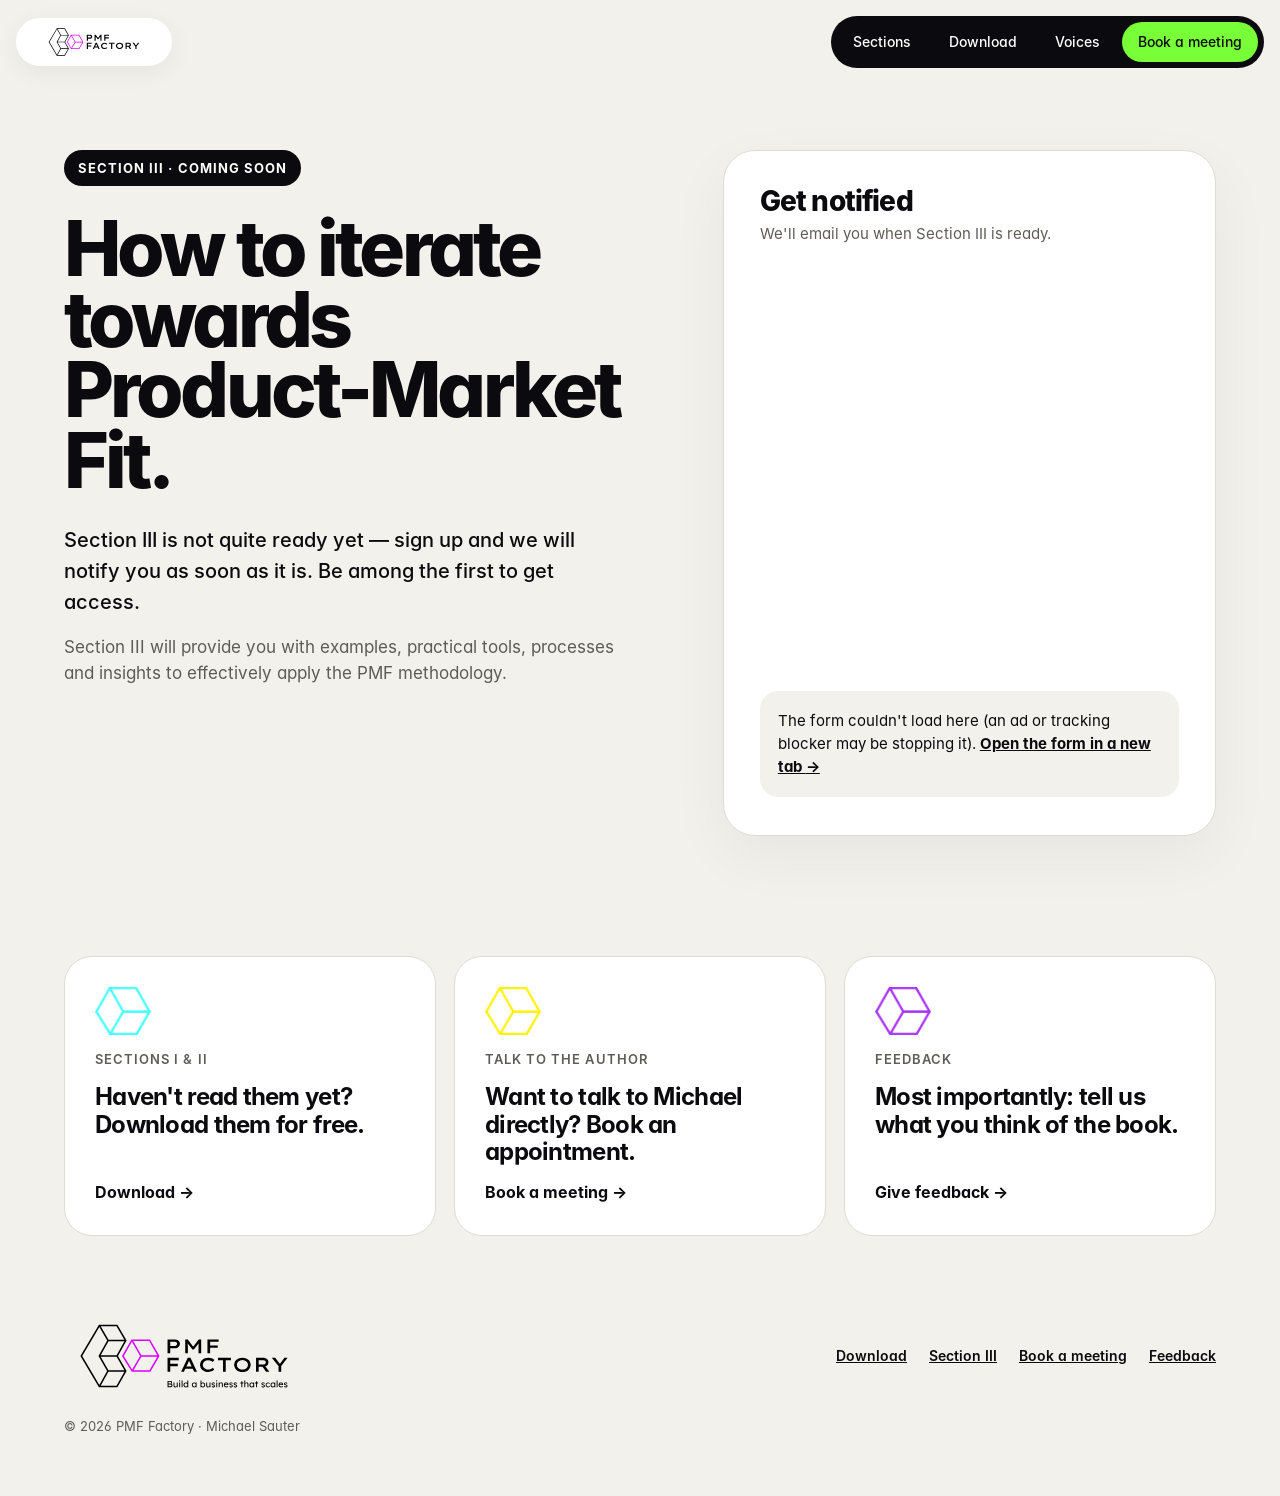
==== commit 4b457b66: "Update site pages, add design proposals, assets, robots and sitemap Co-Authored-By: Claude Opus 5.5 " ====
--- a/book.html
+++ b/book.html
@@ -1,2163 +1,39 @@
 <!doctype html>
-<html lang="en"><head>
-    <meta charset="utf-8">
-    
-      
-    
-    
-      <title>PMF Factory</title>
-    
-    
-      <link rel="shortcut icon" href="assets/images/Wuerfel.png">
-    
-    <meta name="description" content="">
-    
-    
-    
-    
-    
-    <meta name="viewport" content="width=device-width, initial-scale=1">
-
-    
-    <meta property="og:description" content="">
-    <meta property="og:title" content="PMF Factory">
-    <meta name="twitter:description" content="">
-    <meta name="twitter:title" content="PMF Factory">
-
-    
-
-    
-    <style>
-a.cta_button{-moz-box-sizing:content-box !important;-webkit-box-sizing:content-box !important;box-sizing:content-box !important;vertical-align:middle}.hs-breadcrumb-menu{list-style-type:none;margin:0px 0px 0px 0px;padding:0px 0px 0px 0px}.hs-breadcrumb-menu-item{float:left;padding:10px 0px 10px 10px}.hs-breadcrumb-menu-divider:before{content:'›';padding-left:10px}.hs-featured-image-link{border:0}.hs-featured-image{float:right;margin:0 0 20px 20px;max-width:50%}@media (max-width: 568px){.hs-featured-image{float:none;margin:0;width:100%;max-width:100%}}.hs-screen-reader-text{clip:rect(1px, 1px, 1px, 1px);height:1px;overflow:hidden;position:absolute !important;width:1px}
-</style>
-
-<link rel="stylesheet" href="assets/css/template_main.min.css">
-<style>
-
-
-
-
-
-
-
-
-/* 1a. Containers */
-
-
-  
-
-
-
-  
-
-
-/* 1b. Colors */
-
-
-
-
-
-
-
-/* 1c. Typography */
-
-
-
-
-
-
-
-
-
-
-
-
-
-
-
-
-
-
-
-
-
-
-
-
-
-
-
-
-
-/* 1d. Buttons */
-
-
-
-
-
-
-
-
-
-
-
-
-
-
-
-
-
-
-
-
-
-
-
-
-
-
-
-
-
-
-
-
-
-
-
-
-/* 1e. Forms */
-
-
-
-
-
-
-
-
-
-
-
-
-
-
-
-
-
-
-
-
-
-
-
-
-
-
-
-
-
-
-
-
-
-
-
-
-
-
-
-
-
-
-
-/* 1f. Icons */
-
-
-
-
-
-
-
-
-
-
-
-
-
-
-
-
-/* 1g. Cards */
-
-
-
-
-
-
-
-
-
-
-
-/* 1h. Tables */
-
-
-
-
-
-
-
-
-
-
-
-
-
-/* 1i. Website header */
-
-
-
-
-
-
-
-
-
-
-
-
-
-
-
-
-
-
-
-
-
-
-
-
-
-
-
-/* 1j. Website footer */
-
-
-
-
-
-
-
-
-
-
-
-
-
-/* Drag and drop layout styles */
-
-.dnd-section {
-  padding: 60px 20px;
-}
-
-/* Padding on blog post sections */
-
-.blog-post-section {
-  padding: 60px 0;
-}
-
-/* .content-wrapper is used for blog post and system templates and .header-wrapper is used for the website header module */
-
-.dnd-section > .row-fluid,
-.content-wrapper,
-.header__wrapper {
-  max-width: 1000px;
-}
-
-
-
-
-
-html {
-  font-size: 16px;
-}
-
-body {
-  font-family: Montserrat, sans-serif; font-style: normal; font-weight: 400; text-decoration: none;
-  background-color: #ffffff;
-  color: #231f20;
-  font-size: 16px;
-}
-
-/* Paragraphs */
-
-p {
-  font-family: Montserrat, sans-serif; font-style: normal; font-weight: 400; text-decoration: none;
-}
-
-/* Anchors */
-
-a {
-  font-weight: 400; text-decoration: underline; font-family: Montserrat, sans-serif; font-style: normal;
-  color: #425b76;
-}
-
-a:hover,
-a:focus {
-  font-weight: 400; text-decoration: underline; font-family: Montserrat, sans-serif; font-style: normal;
-  color: #415239;
-}
-
-a:active {
-  font-weight: 400; text-decoration: underline; font-family: Montserrat, sans-serif; font-style: normal;
-  color: #91a289;
-}
-
-/* Headings */
-h1 {
-  font-family: 'Source Serif Pro', serif; font-style: normal; font-weight: 600; text-decoration: none;
-  color: #231f20;
-  font-size: 40px;
-  text-transform: none;
-}
-
-h2 {
-  font-family: 'Source Serif Pro', serif; font-style: normal; font-weight: 600; text-decoration: none;
-  color: #231f20;
-  font-size: 32px;
-  text-transform: none;
-}
-
-h3 {
-  font-family: 'Source Serif Pro', serif; font-style: normal; font-weight: 600; text-decoration: none;
-  color: #231f20;
-  font-size: 28px;
-  text-transform: none;
-}
-
-h4 {
-  font-family: 'Source Serif Pro', serif; font-style: normal; font-weight: 600; text-decoration: none;
-  color: #231f20;
-  font-size: 24px;
-  text-transform: none;
-}
-
-h5 {
-  font-family: 'Source Serif Pro', serif; font-style: normal; font-weight: 600; text-decoration: none;
-  color: #231f20;
-  font-size: 20px;
-  text-transform: none;
-}
-
-h6 {
-  font-family: 'Source Serif Pro', serif; font-style: normal; font-weight: 600; text-decoration: none;
-  color: #231f20;
-  font-size: 16px;
-  text-transform: none;
-}
-
-/* Blockquotes */
-
-blockquote {
-  font-family: 'Source Serif Pro', serif; font-style: normal; font-weight: 600; text-decoration: none;
-  border-left-color: #f4f0ec;
-  color: #231f20;
-  font-size: 24px;
-}
-
-blockquote > footer {
-  font-family: Montserrat, sans-serif; font-style: normal; font-weight: 400; text-decoration: none;
-  font-size: 16px;
-}
-
-/* Horizontal rules */
-
-hr {
-  border-bottom-color: #d7d9e3;
-}
-
-
-
-
-
-/* Primary button */
-
-button,
-.button,
-.hs-button {
-  border: 1px solid #425b76;
-
-  padding-top: 10px;
-padding-right: 20px;
-padding-bottom: 10px;
-padding-left: 20px;
-
-  font-family: Montserrat, sans-serif; font-style: normal; font-weight: 600; text-decoration: none;
-  background-color: 
-
-  
-  
-    
-  
-
-
-  rgba(66, 91, 118, 1.0)
-
-;
-  border-radius: 0px;
-  color: #ffffff;
-  fill: #ffffff;
-  font-size: 16px;
-  text-transform: none;
-}
-
-button:hover,
-button:focus,
-button:active,
-.button:hover,
-.button:focus,
-.button:active,
-.hs-button:hover,
-.hs-button:focus,
-.hs-button:active {
-  border: 1px solid #425b76;
-
-  font-family: Montserrat, sans-serif; font-style: normal; font-weight: 600; text-decoration: none;
-  background-color: 
-
-  
-  
-    
-  
-
-
-  rgba(65, 82, 57, 1.0)
-
-;
-  color: #ffffff;
-  fill: #ffffff;
-}
-
-button:active,
-.button:active,
-.hs-button:active {
-  border: 1px solid #425b76;
-
-  font-family: Montserrat, sans-serif; font-style: normal; font-weight: 600; text-decoration: none;
-  background-color: rgba(145, 162, 137, 100);
-  border-color: #92abc6;
-  color: #ffffff;
-  fill: #ffffff;
-}
-
-/* Secondary button */
-
-.button.button--secondary,
-.hs-delete-data__button,
-.hs-download-data__button {
-  border: 1px solid #425b76;
-
-  font-family: Montserrat, sans-serif; font-style: normal; font-weight: 600; text-decoration: none;
-  background-color: 
-
-  
-  
-    
-  
-
-
-  rgba(255, 255, 255, 0.0)
-
-;
-  border-radius: 0px;
-  color: #425b76;
-  fill: #425b76;
-  text-transform: none;
-}
-
-.button.button--secondary:hover,
-.button.button--secondary:focus,
-.button.button--secondary:active,
-.hs-delete-data__button:hover,
-.hs-delete-data__button:focus,
-.hs-delete-data__button:active,
-.hs-download-data__button:hover,
-.hs-download-data__button:focus,
-.hs-download-data__button:active {
-  border: 1px solid #425b76;
-
-  font-family: Montserrat, sans-serif; font-style: normal; font-weight: 600; text-decoration: none;
-  background-color: 
-
-  
-  
-    
-  
-
-
-  rgba(66, 91, 118, 1.0)
-
-;
-  color: #ffffff;
-  fill: #ffffff;
-}
-
-.button.button--secondary:active,
-.hs-delete-data__button:active,
-.hs-download-data__button:active {
-  font-family: Montserrat, sans-serif; font-style: normal; font-weight: 600; text-decoration: none;
-  background-color: rgba(146, 171, 198, 100);
-  border: 1px solid #425b76;
-
-  border-color: #92abc6;
-  color: #ffffff;
-  fill: #ffffff;
-}
-
-/* Simple button */
-
-.button.button--simple {
-  font-weight: 400; text-decoration: underline; font-family: Montserrat, sans-serif; font-style: normal;
-  color: #425b76;
-  fill: #425b76;
-}
-
-.button.button--simple:hover,
-.button.button--simple:focus {
-  font-weight: 400; text-decoration: underline; font-family: Montserrat, sans-serif; font-style: normal;
-  color: #415239;
-  fill: #415239;
-}
-
-.button.button--simple:active {
-  font-weight: 400; text-decoration: underline; font-family: Montserrat, sans-serif; font-style: normal;
-  color: #91a289;
-  fill: #91a289;
-}
-
-/* Button sizing */
-
-.button.button--small {
-  padding-top: 10px;
-padding-right: 20px;
-padding-bottom: 10px;
-padding-left: 20px;
-
-  font-size: 14px;
-}
-
-.button.button--large {
-  padding-top: 10px;
-padding-right: 20px;
-padding-bottom: 10px;
-padding-left: 20px;
-
-  font-size: 18px;
-}
-
-
-
-
-
-/* Form */
-
-:root {
-  --hsf-global__font-family: Montserrat;
-  --hsf-global__font-size: 1rem;
-  --hsf-global__color: #231f20;
-}
-
-form {
-  border: 1px none #f4f0ec;
-
-  padding: 45px;
-
-  background-color: 
-
-  
-  
-    
-  
-
-
-  rgba(244, 240, 236, 1.0)
-
-;
-  border-radius: 0px;
-}
-
-:root {
-  --hsf-background__background-color: 
-
-  
-  
-    
-  
-
-
-  rgba(244, 240, 236, 1.0)
-
-;
-  --hsf-background__padding: 45px;
-  --hsf-background__border-style: none;
-  --hsf-background__border-color: #f4f0ec;
-  --hsf-background__border-radius: 0px;
-  --hsf-background__border-width: 1px;
-}
-
-/* Form title */
-
-.form-title {
-  border: 1px none #425b76;
-
-  padding: 25px;
-
-  font-family: 'Source Serif Pro', serif; font-style: normal; font-weight: 600; text-decoration: none;
-  background-color: 
-
-  
-  
-    
-  
-
-
-  rgba(66, 91, 118, 1.0)
-
-;
-  border-top-left-radius: 0px;
-  border-top-right-radius: 0px;
-  color: #ffffff;
-  font-size: 28px;
-  text-transform: ;
-}
-
-/* Labels */
-
-form label {
-  padding-top: 6px;
-padding-right: 0px;
-padding-bottom: 6px;
-padding-left: 0px;
-
-  font-family: Montserrat, sans-serif; font-style: normal; font-weight: normal; text-decoration: none;
-  color: #231f20;
-  font-size: 16px;
-}
-
-:root {
-  --hsf-field-label__font-family: Montserrat;
-  --hsf-field-label__font-size: 16px;
-  --hsf-field-label__color: #231f20;
-  --hsf-erroralert__font-family: var(--hsf-field-label__font-family);
-}
-
-/* Help text */
-
-form legend {
-  font-family: Montserrat, sans-serif; font-style: normal; font-weight: 400; text-decoration: none;
-  color: #231f20;
-  font-size: 14px;
-}
-
-:root {
-  --hsf-field-description__font-family: Montserrat;
-  --hsf-field-description__color: #231f20;
-  --hsf-field-footer__font-family: var(--hsf-field-description__font-family);
-  --hsf-field-footer__color: var(--hsf-field-description__color);
-}
-
-/* Form fields */
-
-form input[type='text'],
-form input[type='email'],
-form input[type='password'],
-form input[type='tel'],
-form input[type='number'],
-form input[type='search'],
-form select,
-form textarea {
-  border: 1px none #d7d9e3;
-
-  padding: 10px;
-
-  font-family: Montserrat, sans-serif; font-style: normal; font-weight: 400; text-decoration: none;
-  background-color: 
-
-  
-  
-    
-  
-
-
-  rgba(255, 255, 255, 1.0)
-
-;
-  border-radius: 0px;
-  color: #231f20;
-  font-size: 16px;
-}
-
-:root {
-  --hsf-field-input__font-family: Montserrat;
-  --hsf-field-input__color: #231f20;
-  --hsf-field-input__background-color: 
-
-  
-  
-    
-  
-
-
-  rgba(255, 255, 255, 1.0)
-
-;
-  --hsf-field-input__border-color: #d7d9e3;
-  --hsf-field-input__border-width: 1px;
-  --hsf-field-input__border-style: none;
-  --hsf-field-input__border-radius: 0px;
-  --hsf-field-input__padding: 10px;
-
-  /* Textarea */
-  --hsf-field-textarea__font-family: var(--hsf-field-input__font-family);
-  --hsf-field-textarea__color: var(--hsf-field-input__color);
-  --hsf-field-textarea__background-color: var(--hsf-field-input__background-color);
-  --hsf-field-textarea__border-color: var(--hsf-field-input__border-color);
-  --hsf-field-textarea__border-style: var(--hsf-field-input__border-style);
-  --hsf-field-textarea__border-radius: var(--hsf-field-input__border-radius);
-  --hsf-field-textarea__padding: var(--hsf-field-input__padding);
-
-  /* Checkbox */
-  --hsf-field-checkbox__padding: 8px;
-  --hsf-field-checkbox__background-color: var(--hsf-field-input__background-color);
-  --hsf-field-checkbox__color: var(--hsf-field-input__color);
-  --hsf-field-checkbox__border-color: #959494;
-  --hsf-field-checkbox__border-width: 1px 1px 1px 1px;
-  --hsf-field-checkbox__border-style: solid;
-
-  /* Radio */
-  --hsf-field-radio__padding: 8px;
-  --hsf-field-radio__background-color: var(--hsf-field-input__background-color);
-  --hsf-field-radio__color: var(--hsf-field-input__color);
-  --hsf-field-radio__border-color: #959494;
-  --hsf-field-radio__border-width: 1px 1px 1px 1px;
-  --hsf-field-radio__border-style: solid;
-}
-
-/* Form fields - placeholders */
-
-::-webkit-input-placeholder {
-  color: #d7d9e3;
-}
-
-::-moz-placeholder {
-  color: #d7d9e3;
-}
-
-:-ms-input-placeholder {
-  color: #d7d9e3;
-}
-
-:-moz-placeholder {
-  color: #d7d9e3;
-}
-
-::placeholder {
-  color: #d7d9e3;
-}
-
-:root {
-  --hsf-field-input__placeholder-color: #d7d9e3;
-}
-
-/* Form fields - date picker */
-
-form .hs-dateinput:before {
-  right: 10px;
-}
-
-form .pika-table thead th {
-  background-color: 
-
-  
-  
-    
-  
-
-
-  rgba(66, 91, 118, 1.0)
-
-;
-  color: #ffffff;
-}
-
-form td.is-today .pika-button {
-  color: #231f20;
-}
-
-form .is-selected .pika-button {
-  background-color: #f4f0ec;
-  color: #231f20;
-}
-
-form .pika-button:hover {
-  background-color: #425b76 !important;
-}
-
-/* Headings and text */
-
-form .hs-richtext,
-form .hs-richtext *,
-form .hs-richtext p,
-form .hs-richtext h1,
-form .hs-richtext h2,
-form .hs-richtext h3,
-form .hs-richtext h4,
-form .hs-richtext h5,
-form .hs-richtext h6 {
-  font-family: Montserrat, sans-serif; font-style: normal; font-weight: 400; text-decoration: none;
-  color: #231f20;
-}
-
-form .hs-richtext a {
-  font-family: Montserrat, sans-serif; font-style: normal; font-weight: 400; text-decoration: none;
-  color: #231f20;
-}
-
-:root {
-  --hsf-heading__font-family: Montserrat;
-  --hsf-heading__color: #231f20;
-  --hsf-heading__text-shadow: none;
-  --hsf-richtext__font-family: Montserrat;
-  --hsf-richtext__font-size: 1rem;
-  --hsf-richtext__color: #231f20;
-  --hsf-field-footer__font-family: var(--hsf-field-description__font-family);
-  --hsf-field-footer__color: var(--hsf-field-description__color);
-}
-
-/* GDPR */
-
-form .legal-consent-container,
-form .legal-consent-container .hs-richtext,
-form .legal-consent-container .hs-richtext p {
-  font-family: Montserrat, sans-serif; font-style: normal; font-weight: 400; text-decoration: none;
-  color: #231f20;
-  font-size: 14px;
-}
-
-/* Submit button */
-
-
-
-  form input[type='submit'],
-  form .hs-button,
-  form .hs-subscriptions-primary-button {
-    border: 1px solid #425b76;
-
-    font-family: Montserrat, sans-serif; font-style: normal; font-weight: 600; text-decoration: none;
-    background-color: 
-
-  
-  
-    
-  
-
-
-  rgba(66, 91, 118, 1.0)
-
-;
-    border-radius: 0px;
-    color: #ffffff;
-    text-transform: none;
-  }
-
-  form input[type='submit']:hover,
-  form input[type='submit']:focus,
-  form .hs-button:hover,
-  form .hs-button:focus,
-  form .hs-subscriptions-primary-button:hover,
-  form .hs-subscriptions-primary-button:focus {
-    border: 1px solid #425b76;
-
-    font-family: Montserrat, sans-serif; font-style: normal; font-weight: 600; text-decoration: none;
-    background-color: 
-
-  
-  
-    
-  
-
-
-  rgba(65, 82, 57, 1.0)
-
-;
-    color: #ffffff;
-  }
-
-  form input[type='submit']:active,
-  form .hs-button:active,
-  form .hs-subscriptions-primary-button:active {
-    border: 1px solid #425b76;
-
-    font-family: Montserrat, sans-serif; font-style: normal; font-weight: 600; text-decoration: none;
-    background-color: rgba(145, 162, 137, 100);
-    border-color: #92abc6;
-    color: #ffffff;
-  }
-
-  :root {
-    --hsf-button__font-family: Montserrat;
-    --hsf-button__color: #ffffff;
-    --hsf-button__background-color: 
-
-  
-  
-    
-  
-
-
-  rgba(66, 91, 118, 1.0)
-
-;
-    --hsf-button__background-image: none;
-    --hsf-button__border-width: 1px;
-    --hsf-button__border-style: solid;
-    --hsf-button__border-color: #425b76;
-    --hsf-button__border-radius: 0px;
-    --hsf-button__box-shadow: none;
-    --hsf-button--hover__color: #ffffff;
-    --hsf-button--hover__background-color: 
-
-  
-  
-    
-  
-
-
-  rgba(65, 82, 57, 1.0)
-
-;
-    --hsf-button--hover__border-color: #425b76;
-    --hsf-button--focus__color: #ffffff;
-    --hsf-button--focus__background-color: 
-
-  
-  
-    
-  
-
-
-  rgba(65, 82, 57, 1.0)
-
-;
-    --hsf-button--focus__border-color: #425b76;
-  }
-
-
-
-
-
-  form input[type='submit'],
-  form .hs-button {
-    padding-top: 10px;
-padding-right: 20px;
-padding-bottom: 10px;
-padding-left: 20px;
-
-    font-size: 16px;
-  }
-
-  :root {
-    --hsf-button__font-size: 16px;
-    --hsf-button__padding: 10px;
-  }
-
-
-
-/* Inline thank you message */
-
-.submitted-message {
-  border: 1px none #f4f0ec;
-
-  padding: 45px;
-
-  background-color: 
-
-  
-  
-    
-  
-
-
-  rgba(244, 240, 236, 1.0)
-
-;
-  border-radius: 0px;
-}
-
-
-
-
-
-/* Default icon (regular/dark) */
-
-.icon {
-  padding: 15px;
-
-  background-color: 
-
-  
-  
-    
-  
-
-
-  rgba(115, 78, 54, 1.0)
-
-;
-}
-
-.icon svg {
-  fill: #ffffff;
-  height: 16px;
-  width: 16px;
-}
-
-/* Light icon */
-
-.icon--light .icon {
-  background-color: 
-
-  
-  
-    
-  
-
-
-  rgba(255, 255, 255, 1.0)
-
-;
-}
-
-.icon--light svg {
-  fill: #734e36;
-}
-
-/* Size */
-
-.icon--small svg {
-  height: 12px;
-  width: 12px;
-}
-
-.icon--small .icon {
-  padding: 10px;
-
-}
-
-.icon--large svg {
-  height: 24px;
-  width: 24px;
-}
-
-.icon--large .icon {
-  padding: 25px;
-
-}
-
-
-
-
-
-/* Table */
-
-table {
-  border: 1px solid #d7d9e3;
-
-  background-color: 
-
-  
-  
-    
-  
-
-
-  rgba(255, 255, 255, 1.0)
-
-;
-}
-
-/* Table cells */
-
-th,
-td {
-  border: 1px solid #d7d9e3;
-
-  padding: 10px;
-
-  color: #231f20;
-}
-
-/* Table header */
-
-thead th,
-thead td {
-  background-color: 
-
-  
-  
-    
-  
-
-
-  rgba(66, 91, 118, 1.0)
-
-;
-  color: #ffffff;
-}
-
-/* Table footer */
-
-tfoot th,
-tfoot td {
-  background-color: 
-
-  
-  
-    
-  
-
-
-  rgba(244, 240, 236, 1.0)
-
-;
-  color: #231f20;
-}
-
-
-
-
-
-/* Header container */
-
-.header {
-  background-color: 
-
-  
-  
-    
-  
-
-
-  rgba(255, 255, 255, 1.0)
-
-;
-}
-
-/* Header content color */
-
-.header p,
-.header h1,
-.header h2,
-.header h3,
-.header h4,
-.header h5,
-.header h6,
-.header a:not(.button),
-.header span,
-.header div,
-.header li,
-.header blockquote,
-.header .tabs__tab,
-.header .tabs__tab:hover,
-.header .tabs__tab:focus,
-.header .tabs__tab:active {
-  color: #231f20;
-}
-
-/* Header top bar */
-
-.header__top {
-  background-color: 
-
-  
-  
-    
-  
-
-
-  rgba(244, 240, 236, 1.0)
-
-;
-}
-
-/* Language switcher */
-
-.header__language-switcher-current-label > span {
-  font-family: Montserrat, sans-serif; font-style: normal; font-weight: 400; text-decoration: none;
-  color: #231f20;
-  font-size: 16px;
-  text-transform: none;
-}
-
-.header__language-switcher:hover .header__language-switcher-current-label > span,
-.header__language-switcher:focus .header__language-switcher-current-label > span {
-  font-family: Montserrat, sans-serif; font-style: normal; font-weight: 400; text-decoration: none;
-  color: #000000;
-}
-
-.header__language-switcher-child-toggle svg {
-  fill: #231f20;
-}
-
-/* Language switcher - submenu */
-
-.header__language-switcher .lang_list_class {
-  border-color: #d7d9e3;
-}
-
-.header__language-switcher .lang_list_class li {
-  background-color: 
-
-  
-  
-    
-  
-
-
-  rgba(255, 255, 255, 1.0)
-
-;
-}
-
-.header__language-switcher .lang_list_class a:not(.button) {
-  font-family: Montserrat, sans-serif; font-style: normal; font-weight: 400; text-decoration: none;
-  color: #231f20;
-  font-size: 16px;
-  text-transform: none;
-}
-
-.header__language-switcher .lang_list_class a:hover,
-.header__language-switcher .lang_list_class a:focus {
-  background-color: 
-
-  
-  
-    
-  
-
-
-  rgba(255, 255, 255, 1.0)
-
-;
-  color: #000000;
-}
-
-.header__language-switcher .lang_list_class a:active {
-  background-color: 
-
-  
-  
-    
-  
-
-
-  rgba(255, 255, 255, 1.0)
-
-;
-}
-
-/* Header bottom */
-
-.header__bottom {
-  background-color: 
-
-  
-  
-    
-  
-
-
-  rgba(255, 255, 255, 1.0)
-
-;
-}
-
-/* Logo */
-
-.header__logo-company-name {
-  font-family: 'Source Serif Pro', serif; font-style: normal; font-weight: 600; text-decoration: none;
-  color: #231f20;
-  font-size: 40px;
-  text-transform: none;
-}
-
-/* Menu */
-
-@media (max-width: 767px) {
-  .header__menu--mobile {
-    background-color: 
-
-  
-  
-    
-  
-
-
-  rgba(255, 255, 255, 1.0)
-
-;
-  }
-}
-
-/* Menu items */
-
-.header__menu-link {
-  font-family: Montserrat, sans-serif; font-style: normal; font-weight: 400; text-decoration: none;
-  font-size: 16px;
-  text-transform: none;
-}
-
-@media (max-width: 767px) {
-  .header__menu-item--depth-1 {
-    border-top: 1px solid #d7d9e3;
-  }
-}
-
-/* Menu items - top level */
-
-.header__menu-item--depth-1 > .header__menu-link:not(.button) {
-  color: #231f20;
-}
-
-.header__menu-item--depth-1 > .header__menu-link:hover,
-.header__menu-item--depth-1 > .header__menu-link:focus {
-  font-family: Montserrat, sans-serif; font-style: normal; font-weight: 400; text-decoration: none;
-  color: #000000;
-}
-
-.header__menu-item--depth-1 > .header__menu-link:active {
-  font-family: Montserrat, sans-serif; font-style: normal; font-weight: 400; text-decoration: none;
-  color: #505050;
-}
-
-.header__menu-item--depth-1 > .header__menu-link--active-link:not(.button) {
-  font-family: Montserrat, sans-serif; font-style: normal; font-weight: 400; text-decoration: none;
-  color: #000000;
-}
-
-.header__menu-item--depth-1 .header__menu-child-toggle svg {
-  fill: #231f20;
-}
-
-/* Menu items - submenus */
-
-.header__menu-submenu {
-  background-color: 
-
-  
-  
-    
-  
-
-
-  rgba(255, 255, 255, 1.0)
-
-;
-  border-color: #d7d9e3;
-}
-
-.header__menu-submenu .header__menu-link:not(.button) {
-  color: #231f20;
-}
-
-.header__menu-submenu .header__menu-item:hover,
-.header__menu-submenu .header__menu-item:focus {
-  background-color: 
-
-  
-  
-    
-  
-
-
-  rgba(255, 255, 255, 1.0)
-
-;
-}
-
-.header__menu-submenu .header__menu-link:hover,
-.header__menu-submenu .header__menu-link:focus {
-  font-family: Montserrat, sans-serif; font-style: normal; font-weight: 400; text-decoration: none;
-  color: #000000;
-}
-
-.header__menu-submenu .header__menu-link:active {
-  background-color: 
-
-  
-  
-    
-  
-
-
-  rgba(255, 255, 255, 1.0)
-
-;
-}
-
-.header__menu-submenu .header__menu-link--active-link:not(.button) {
-  color: ;
-  background-color: 
-
-  
-  
-    
-  
-
-
-  rgba(255, 255, 255, 1.0)
-
-;
-}
-
-/* Menu icons */
-
-.header__menu-toggle svg {
-  fill: #231f20;
-}
-
-
-
-
-
-/* Footer container */
-
-.footer {
-  background-color: 
-
-  
-  
-    
-  
-
-
-  rgba(255, 255, 255, 1.0)
-
-;
-}
-
-/* Footer content color */
-
-.footer h1,
-.footer h2,
-.footer h3,
-.footer h4,
-.footer h5,
-.footer h6,
-.footer p,
-.footer a:not(.button),
-.footer span,
-.footer div,
-.footer li,
-.footer blockquote,
-.footer .tabs__tab,
-.footer .tabs__tab:hover,
-.footer .tabs__tab:focus,
-.footer .tabs__tab:active {
-  color: #231f20;
-}
-
-.footer hr {
-  border-bottom-color: #231f20 !important;
-}
-
-/* Footer menu */
-
-.footer .hs-menu-wrapper a {
-  font-family: Montserrat, sans-serif; font-style: normal; font-weight: normal; text-decoration: none;
-  color: #231f20;
-  font-size: 16px;
-  text-transform: none;
-}
-
-.footer .hs-menu-wrapper a:hover,
-.footer .hs-menu-wrapper a:focus {
-  font-family: Montserrat, sans-serif; font-style: normal; font-weight: normal; text-decoration: none;
-  color: #000000;
-}
-
-.footer .hs-menu-wrapper a:active {
-  font-family: Montserrat, sans-serif; font-style: normal; font-weight: normal; text-decoration: none;
-  color: #505050;
-}
-
-.footer .hs-menu-wrapper .active > a {
-  font-weight: bold; text-decoration: underline; font-family: Montserrat, sans-serif; font-style: normal;
-  color: #000000;
-}
-
-
-
-
-
-
-/* Dark card */
-
-.card--dark {
-  border: 1px solid #231f20;
-
-  background-color: 
-
-  
-  
-    
-  
-
-
-  rgba(35, 31, 32, 1.0)
-
-;
-  border-radius: 0px;
-  color: #ffffff;
-}
-
-.card--dark summary,
-.card--dark p,
-.card--dark h1,
-.card--dark h2,
-.card--dark h3,
-.card--dark h4,
-.card--dark h5,
-.card--dark h6,
-.card--dark a:not(.button),
-.card--dark span,
-.card--dark div,
-.card--dark li,
-.card--dark blockquote {
-  color: #ffffff;
-}
-
-/* Light card */
-
-.card--light {
-  border: 1px solid #d7d9e3;
-
-  background-color: 
-
-  
-  
-    
-  
-
-
-  rgba(255, 255, 255, 1.0)
-
-;
-  border-radius: 0px;
-  color: #231f20;
-}
-
-.card--light summary,
-.card--light p,
-.card--light h1,
-.card--light h2,
-.card--light h3,
-.card--light h4,
-.card--light h5,
-.card--light h6,
-.card--light a:not(.button),
-.card--light span,
-.card--light div,
-.card--light li,
-.card--light blockquote {
-  color: #231f20;
-}
-
-
-
-
-
-/* Error templates */
-
-.error-page:before {
-  font-family: Montserrat, sans-serif; font-style: normal; font-weight: 400; text-decoration: none;
-}
-
-/* System templates */
-
-#email-prefs-form,
-#email-prefs-form h1,
-#email-prefs-form h2 {
-  color: #231f20;
-}
-
-/* Search template */
-
-.hs-search-results__title {
-  font-size: 32px;
-}
-
-/* Backup unsubscribe template */
-
-.backup-unsubscribe input[type='email'] {
-  font-size: 16px !important;
-  padding: 10px!important;
-;
-}
-
-
-
-
-
-/* Accordion */
-
-.accordion__summary,
-.accordion__summary:before {
-  font-family: 'Source Serif Pro', serif; font-style: normal; font-weight: 600; text-decoration: none;
-  font-size: 24px;
-}
-
-.card--dark .accordion__summary:before {
-  color: #ffffff;
-}
-
-.card--light .accordion__summary:before {
-  color: #231f20;
-}
-
-/* Blog listing, recent posts, related posts, and blog post */
-
-.blog-listing__post-title {
-  text-transform: none;
-}
-
-.blog-listing__post-title-link {
-  font-family: 'Source Serif Pro', serif; font-style: normal; font-weight: 600; text-decoration: none;
-  color: #231f20;
-}
-
-.blog-listing__post-title-link:hover,
-.blog-listing__post-title-link:focus {
-  font-family: 'Source Serif Pro', serif; font-style: normal; font-weight: 600; text-decoration: none;
-  color: #000000;
-}
-
-.blog-listing__post-title-link:active {
-  font-family: 'Source Serif Pro', serif; font-style: normal; font-weight: 600; text-decoration: none;
-  color: #736f70;
-}
-
-.blog-listing__post-tag {
-  color: #231f20;
-}
-
-.blog-listing__post-tag:hover,
-.blog-listing__post-tag:focus {
-  color: #000000;
-}
-
-.blog-listing__post-tag:active {
-  color: #736f70;
-}
-
-.blog-listing__post-author-name,
-.blog-post__author-name {
-  color: #231f20;
-}
-
-.blog-listing__post-author-name :hover,
-.blog-listing__post-author-name :focus,
-.blog-post__author-name:hover,
-.blog-post__author-name:focus {
-  color: #000000;
-}
-
-.blog-listing__post-author-name :active,
-.blog-post__author-name:active {
-  color: #736f70;
-}
-
-/* Image gallery */
-
-.image-gallery__close-button-icon:hover,
-.image-gallery__close-button-icon:focus {
-  background-color: rgba(35, 0, 0, 1.0);
-}
-
-.image-gallery__close-button-icon:active {
-  background-color: rgba(195, 158, 134, 1.0);
-}
-
-.icon--light .image-gallery__close-button-icon:hover,
-.icon--light .image-gallery__close-button-icon:focus {
-  background-color: rgba(175, 175, 175, 1.0);
-}
-
-.icon--light .image-gallery__close-button-icon:active {
-  background-color: rgba(255, 255, 255, 1.0);
-}
-
-/* Pagination */
-
-.pagination__link-icon svg {
-  fill: #425b76;
-  height: 16px;
-  width: 16px;
-}
-
-.pagination__link:hover .pagination__link-icon svg,
-.pagination__link:focus .pagination__link-icon svg {
-  fill: #415239;
-}
-
-.pagination__link:active .pagination__link-icon svg {
-  fill: #92abc6;
-}
-
-.pagination__link--active {
-  border-color: #d7d9e3
-}
-
-/* Pricing card */
-
-.pricing-card__heading {
-  background-color: #425b76;
-}
-
-/* Social follow and social sharing */
-
-.social-follow__icon:hover,
-.social-follow__icon:focus,
-.social-sharing__icon:hover,
-.social-sharing__icon:focus {
-  background-color: rgba(35, 0, 0, 1.0);
-}
-
-.social-follow__icon:active,
-.social-sharing__icon:active {
-  background-color: rgba(195, 158, 134, 1.0);
-}
-
-.icon--light .social-follow__icon:hover,
-.icon--light .social-follow__icon:focus,
-.icon--light .social-sharing__icon:hover,
-.icon--light .social-sharing__icon:focus {
-  background-color: rgba(175, 175, 175, 1.0);
-}
-
-.icon--light .social-follow__icon:active,
-.icon--light .social-sharing__icon:active {
-  background-color: rgba(255, 255, 255, 1.0);
-}
-
-/* Tabs */
-
-.tabs__tab,
-.tabs__tab:hover,
-.tabs__tab:focus,
-.tabs__tab:active {
-  border-color: #231f20;
-  color: #231f20;
-}
-
-/* cs_metrics -- default module */
-.cs-metric .cs-metric__data {
-  font-family: Source Serif Pro;
-}
-
-</style>
-
-<link rel="stylesheet" href="assets/css/module_testimonial.min.css">
-
-<style>
-#hs_cos_wrapper_widget_1724852126499 .testimonial {
-  background-color:rgba(#null,0.0);
-  border:0px none;
-  border-radius:px;
-  margin-top:-52px;
-}
-
-#hs_cos_wrapper_widget_1724852126499 .testimonial__author-image { border-radius:px; }
-
-</style>
-
-<style>
-  @font-face {
-    font-family: "Source Serif Pro";
-    font-weight: 600;
-    font-style: normal;
-    font-display: swap;
-    src: url("assets/fonts/Source_Serif_Pro/600.woff2") format("woff2");
-  }
-  @font-face {
-    font-family: "Source Serif Pro";
-    font-weight: 400;
-    font-style: normal;
-    font-display: swap;
-    src: url("assets/fonts/Source_Serif_Pro/regular.woff2") format("woff2");
-  }
-  @font-face {
-    font-family: "Source Serif Pro";
-    font-weight: 700;
-    font-style: normal;
-    font-display: swap;
-    src: url("assets/fonts/Source_Serif_Pro/700.woff2") format("woff2");
-  }
-  @font-face {
-    font-family: "Montserrat";
-    font-weight: 700;
-    font-style: normal;
-    font-display: swap;
-    src: url("assets/fonts/Montserrat/700.woff2") format("woff2");
-  }
-  @font-face {
-    font-family: "Montserrat";
-    font-weight: 400;
-    font-style: normal;
-    font-display: swap;
-    src: url("assets/fonts/Montserrat/regular.woff2") format("woff2");
-  }
-  @font-face {
-    font-family: "Montserrat";
-    font-weight: 600;
-    font-style: normal;
-    font-display: swap;
-    src: url("assets/fonts/Montserrat/600.woff2") format("woff2");
-  }
-</style>
-
-<!-- Editor Styles -->
-<style id="hs_editor_style" type="text/css">
-#hs_cos_wrapper_widget_1724851847216  { display: block !important; font-family: Tahoma, Geneva, sans-serif !important }
-#hs_cos_wrapper_widget_1724851847216  p , #hs_cos_wrapper_widget_1724851847216  li , #hs_cos_wrapper_widget_1724851847216  span , #hs_cos_wrapper_widget_1724851847216  label , #hs_cos_wrapper_widget_1724851847216  h1 , #hs_cos_wrapper_widget_1724851847216  h2 , #hs_cos_wrapper_widget_1724851847216  h3 , #hs_cos_wrapper_widget_1724851847216  h4 , #hs_cos_wrapper_widget_1724851847216  h5 , #hs_cos_wrapper_widget_1724851847216  h6  { font-family: Tahoma, Geneva, sans-serif !important }
-#hs_cos_wrapper_widget_1724851916994  { background-color: #FFFFFF !important; background-image: none !important; display: block !important }
-#hs_cos_wrapper_widget_1724851916994 input[type="text"] { background-color: #FFFFFF !important; background-image: none !important }
-#hs_cos_wrapper_widget_1724851916994 input[type="email"] { background-color: #FFFFFF !important; background-image: none !important }
-#hs_cos_wrapper_widget_1724851916994 textarea { background-color: #FFFFFF !important; background-image: none !important }
-#hs_cos_wrapper_widget_1724851916994 input[type="number"] { background-color: #FFFFFF !important; background-image: none !important }
-#hs_cos_wrapper_widget_1724851916994 select { background-color: #FFFFFF !important; background-image: none !important }
-#hs_cos_wrapper_widget_1724851916994 input[type="file"] { background-color: #FFFFFF !important; background-image: none !important }
-#hs_cos_wrapper_widget_1724851916994 input[type="tel"] { background-color: #FFFFFF !important; background-image: none !important }
-#hs_cos_wrapper_widget_1724851916994 input[type="date"] { background-color: #FFFFFF !important; background-image: none !important }
-#hs_cos_wrapper_widget_1724851847216  { display: block !important; font-family: Tahoma, Geneva, sans-serif !important }
-#hs_cos_wrapper_widget_1724851847216  p , #hs_cos_wrapper_widget_1724851847216  li , #hs_cos_wrapper_widget_1724851847216  span , #hs_cos_wrapper_widget_1724851847216  label , #hs_cos_wrapper_widget_1724851847216  h1 , #hs_cos_wrapper_widget_1724851847216  h2 , #hs_cos_wrapper_widget_1724851847216  h3 , #hs_cos_wrapper_widget_1724851847216  h4 , #hs_cos_wrapper_widget_1724851847216  h5 , #hs_cos_wrapper_widget_1724851847216  h6  { font-family: Tahoma, Geneva, sans-serif !important }
-#hs_cos_wrapper_widget_1724851916994  { background-color: #FFFFFF !important; background-image: none !important; display: block !important }
-#hs_cos_wrapper_widget_1724851916994 input[type="text"] { background-color: #FFFFFF !important; background-image: none !important }
-#hs_cos_wrapper_widget_1724851916994 input[type="email"] { background-color: #FFFFFF !important; background-image: none !important }
-#hs_cos_wrapper_widget_1724851916994 textarea { background-color: #FFFFFF !important; background-image: none !important }
-#hs_cos_wrapper_widget_1724851916994 input[type="number"] { background-color: #FFFFFF !important; background-image: none !important }
-#hs_cos_wrapper_widget_1724851916994 select { background-color: #FFFFFF !important; background-image: none !important }
-#hs_cos_wrapper_widget_1724851916994 input[type="file"] { background-color: #FFFFFF !important; background-image: none !important }
-#hs_cos_wrapper_widget_1724851916994 input[type="tel"] { background-color: #FFFFFF !important; background-image: none !important }
-#hs_cos_wrapper_widget_1724851916994 input[type="date"] { background-color: #FFFFFF !important; background-image: none !important }
-/* HubSpot Non-stacked Media Query Styles */
-@media (min-width:768px) {
-  .dnd_area-row-0-vertical-alignment > .row-fluid {
-    display: -ms-flexbox !important;
-    -ms-flex-direction: row;
-    display: flex !important;
-    flex-direction: row;
-  }
-  .dnd_area-row-1-vertical-alignment > .row-fluid {
-    display: -ms-flexbox !important;
-    -ms-flex-direction: row;
-    display: flex !important;
-    flex-direction: row;
-  }
-  .dnd_area-row-2-vertical-alignment > .row-fluid {
-    display: -ms-flexbox !important;
-    -ms-flex-direction: row;
-    display: flex !important;
-    flex-direction: row;
-  }
-  .cell_1724851847345-vertical-alignment {
-    display: -ms-flexbox !important;
-    -ms-flex-direction: column !important;
-    -ms-flex-pack: center !important;
-    display: flex !important;
-    flex-direction: column !important;
-    justify-content: center !important;
-  }
-  .cell_1724851847345-vertical-alignment > div {
-    flex-shrink: 0 !important;
-  }
-  .dnd_area-column-4-vertical-alignment {
-    display: -ms-flexbox !important;
-    -ms-flex-direction: column !important;
-    -ms-flex-pack: start !important;
-    display: flex !important;
-    flex-direction: column !important;
-    justify-content: flex-start !important;
-  }
-  .dnd_area-column-4-vertical-alignment > div {
-    flex-shrink: 0 !important;
-  }
-  .dnd_area-column-2-vertical-alignment {
-    display: -ms-flexbox !important;
-    -ms-flex-direction: column !important;
-    -ms-flex-pack: start !important;
-    display: flex !important;
-    flex-direction: column !important;
-    justify-content: flex-start !important;
-  }
-  .dnd_area-column-2-vertical-alignment > div {
-    flex-shrink: 0 !important;
-  }
-  .cell_17248520953922-vertical-alignment {
-    display: -ms-flexbox !important;
-    -ms-flex-direction: column !important;
-    -ms-flex-pack: center !important;
-    display: flex !important;
-    flex-direction: column !important;
-    justify-content: center !important;
-  }
-  .cell_17248520953922-vertical-alignment > div {
-    flex-shrink: 0 !important;
-  }
-}
-/* HubSpot Styles (default) */
-.dnd_area-row-0-padding {
-  padding-bottom: 0px !important;
-}
-.dnd_area-row-1-padding {
-  padding-top: 18px !important;
-  padding-bottom: 10px !important;
-}
-.dnd_area-module-5-hidden {
-  display: block !important;
-}
-.dnd_area-column-2-margin {
-  margin-bottom: 22px !important;
-}
-.footer-row-0-padding {
-  padding-top: 30px !important;
-  padding-bottom: 30px !important;
-}
-</style>
-    
-
-    
-    <link rel="canonical" href="https://www.pmf-factory.com/book">
-
-
-<meta property="og:url" content="https://www.pmf-factory.com/book">
-<meta name="twitter:card" content="summary">
-<meta http-equiv="content-language" content="en">
-
-
-
-
-
-
-  <meta name="generator" content="HubSpot"></head>
-  <body>
-    <div class="body-wrapper   hs-content-id-113606043351 hs-landing-page hs-page ">
-      
-
-
-      
-      <main id="main-content">
-        
-<div class="container-fluid">
-<div class="row-fluid-wrapper">
-<div class="row-fluid">
-<div class="span12 widget-span widget-type-cell " style="" data-widget-type="cell" data-x="0" data-w="12">
-
-<div class="row-fluid-wrapper row-depth-1 row-number-1 dnd_area-row-0-vertical-alignment dnd-section dnd_area-row-0-padding">
-<div class="row-fluid ">
-<div class="span12 widget-span widget-type-cell cell_1724851847345-vertical-alignment dnd-column" style="" data-widget-type="cell" data-x="0" data-w="12">
-
-<div class="row-fluid-wrapper row-depth-1 row-number-2 dnd-row">
-<div class="row-fluid ">
-<div class="span12 widget-span widget-type-custom_widget dnd-module" style="" data-widget-type="custom_widget" data-x="0" data-w="12">
-<div id="hs_cos_wrapper_widget_1724851847216" class="hs_cos_wrapper hs_cos_wrapper_widget hs_cos_wrapper_type_module widget-type-section_header" style="" data-hs-cos-general-type="widget" data-hs-cos-type="module"><span id="hs_cos_wrapper_widget_1724851847216_" class="hs_cos_wrapper hs_cos_wrapper_widget hs_cos_wrapper_type_section_header" style="" data-hs-cos-general-type="widget" data-hs-cos-type="section_header"><div class="page-header section-header"><h1>Product-Market Fit: Section III</h1><p class="secondary-header"><span id="hs_cos_wrapper_subheader" class="section-subheader">The Section III is not quite ready yet, but feel free to sign up for the last section and we will notify you, once it is ready!</span></p></div></span></div>
-
-</div><!--end widget-span -->
-</div><!--end row-->
-</div><!--end row-wrapper -->
-
-</div><!--end widget-span -->
-</div><!--end row-->
-</div><!--end row-wrapper -->
-
-<div class="row-fluid-wrapper row-depth-1 row-number-3 dnd_area-row-1-padding dnd_area-row-1-vertical-alignment dnd-section">
-<div class="row-fluid ">
-<div class="span6 widget-span widget-type-cell dnd_area-column-2-margin dnd-column dnd_area-column-2-vertical-alignment" style="" data-widget-type="cell" data-x="0" data-w="6">
-
-<div class="row-fluid-wrapper row-depth-1 row-number-4 dnd-row">
-<div class="row-fluid ">
-<div class="span12 widget-span widget-type-custom_widget dnd-module" style="" data-widget-type="custom_widget" data-x="0" data-w="12">
-<div id="hs_cos_wrapper_dnd_area-module-3" class="hs_cos_wrapper hs_cos_wrapper_widget hs_cos_wrapper_type_module widget-type-linked_image widget-type-linked_image" style="" data-hs-cos-general-type="widget" data-hs-cos-type="module">
-    
-
-
-
-
-
-
-  
-
-
-
-<span id="hs_cos_wrapper_dnd_area-module-3_" class="hs_cos_wrapper hs_cos_wrapper_widget hs_cos_wrapper_type_linked_image" style="" data-hs-cos-general-type="widget" data-hs-cos-type="linked_image"><img src="assets/images/image-3.png" class="hs-image-widget " width="613" height="875" style="max-width: 100%; height: auto;" alt="image-3" title="image-3" loading="eager"></span></div>
-
-</div><!--end widget-span -->
-</div><!--end row-->
-</div><!--end row-wrapper -->
-
-</div><!--end widget-span -->
-<div class="span6 widget-span widget-type-cell dnd_area-column-4-vertical-alignment dnd-column" style="" data-widget-type="cell" data-x="6" data-w="6">
-
-<div class="row-fluid-wrapper row-depth-1 row-number-5 dnd-row">
-<div class="row-fluid ">
-<div class="span12 widget-span widget-type-custom_widget dnd_area-module-5-hidden dnd-module" style="" data-widget-type="custom_widget" data-x="0" data-w="12">
-<div id="hs_cos_wrapper_dnd_area-module-5" class="hs_cos_wrapper hs_cos_wrapper_widget hs_cos_wrapper_type_module widget-type-rich_text widget-type-rich_text" style="" data-hs-cos-general-type="widget" data-hs-cos-type="module"><span id="hs_cos_wrapper_dnd_area-module-5_" class="hs_cos_wrapper hs_cos_wrapper_widget hs_cos_wrapper_type_rich_text" style="" data-hs-cos-general-type="widget" data-hs-cos-type="rich_text"><h1 style="font-size: 24px;"><span style="font-family: Tahoma, Arial, Helvetica, sans-serif;">Be among the first to get access to Section III</span></h1>
-<div>
-<div>
-<p><span style="font-family: Tahoma, Arial, Helvetica, sans-serif;">Section III will provide you with examples, practical tools, processes, and insights to effectively apply the PMF methodology. It will be available in the winter of 2024. We will contact you when it is ready!</span></p>
-</div>
-</div></span></div>
-
-</div><!--end widget-span -->
-</div><!--end row-->
-</div><!--end row-wrapper -->
-
-<div class="row-fluid-wrapper row-depth-1 row-number-6 dnd-row">
-<div class="row-fluid ">
-<div class="span12 widget-span widget-type-custom_widget dnd-module" style="" data-widget-type="custom_widget" data-x="0" data-w="12">
-<div id="hs_cos_wrapper_widget_1724851916994" class="hs_cos_wrapper hs_cos_wrapper_widget hs_cos_wrapper_type_module widget-type-form" style="" data-hs-cos-general-type="widget" data-hs-cos-type="module">
-
-
-	
-
-
-
-	<span id="hs_cos_wrapper_widget_1724851916994_" class="hs_cos_wrapper hs_cos_wrapper_widget hs_cos_wrapper_type_form" style="" data-hs-cos-general-type="widget" data-hs-cos-type="form">
-<div id="hs_form_target_widget_1724851916994"></div><script src="https://js-eu1.hsforms.net/forms/embed/v2.js" charset="utf-8"></script><script>hbspt.forms.create({region:"eu1",portalId:"144176746",formId:"45c2c686-0173-405f-a14d-a0cec1ed6119",target:"#hs_form_target_widget_1724851916994"});</script>
-
-
-
-
-
-
-
-
-</span>
-</div>
-
-</div><!--end widget-span -->
-</div><!--end row-->
-</div><!--end row-wrapper -->
-
-</div><!--end widget-span -->
-</div><!--end row-->
-</div><!--end row-wrapper -->
-
-<div class="row-fluid-wrapper row-depth-1 row-number-7 dnd-section dnd_area-row-2-vertical-alignment">
-<div class="row-fluid ">
-<div class="span12 widget-span widget-type-cell cell_17248520953922-vertical-alignment dnd-column" style="" data-widget-type="cell" data-x="0" data-w="12">
-
-<div class="row-fluid-wrapper row-depth-1 row-number-8 dnd-row">
-<div class="row-fluid ">
-<div class="span12 widget-span widget-type-custom_widget dnd-module" style="" data-widget-type="custom_widget" data-x="0" data-w="12">
-<div id="hs_cos_wrapper_widget_1724852126499" class="hs_cos_wrapper hs_cos_wrapper_widget hs_cos_wrapper_type_module" style="" data-hs-cos-general-type="widget" data-hs-cos-type="module">
-
-
-
-
-
-
-
-
-
-<blockquote class="testimonial card ">
-
-  
-
-  <div class="testimonial__content">
-    <p style="font-size:16px;text-align:center"><span style="font-family:'tahoma' , 'arial' , 'helvetica' , sans-serif">You didn't read Section I &amp; II yet? You can access it&nbsp;<a href="https://share-eu1.hsforms.com/1mr8lliBuQYeUVpN2lhS3Tw2du7hm">here</a></span></p>
-<p style="text-align:center"><span style="font-family:'tahoma' , 'arial' , 'helvetica' , sans-serif">Or you want to talk to me directly, book an appointment <a href="https://meetings-eu1.hubspot.com/michael-sauter/book">here</a></span></p>
-<p style="text-align:center"><span style="font-family:'tahoma' , 'arial' , 'helvetica' , sans-serif">And most importantly, if you want to give me feedback, please do that&nbsp;<a href="https://join-hypt.com/michael-sauter-feedback">here</a></span></p>
-  </div>
-
-  
-
-  
-
-</blockquote></div>
-
-</div><!--end widget-span -->
-</div><!--end row-->
-</div><!--end row-wrapper -->
-
-</div><!--end widget-span -->
-</div><!--end row-->
-</div><!--end row-wrapper -->
-
-</div><!--end widget-span -->
-</div>
-</div>
-</div>
-
-      </main>
-
-      
-  <div data-global-resource-path="@hubspot/growth/templates/partials/footer--lite.html">
-
-
-<footer class="footer">
-  <div class="container-fluid">
-<div class="row-fluid-wrapper">
-<div class="row-fluid">
-<div class="span12 widget-span widget-type-cell " style="" data-widget-type="cell" data-x="0" data-w="12">
-
-<div class="row-fluid-wrapper row-depth-1 row-number-1 dnd-section footer-row-0-padding">
-<div class="row-fluid ">
-</div><!--end row-->
-</div><!--end row-wrapper -->
-
-</div><!--end widget-span -->
-</div>
-</div>
-</div>
-</footer></div>
-
-    </div>
-    
-    
-    
-    
-
-<!-- HubSpot performance collection script -->
-
-
-
-
-
-    <!--[if lte IE 8]>
-    <script charset="utf-8" src="https://js-eu1.hsforms.net/forms/v2-legacy.js"></script>
-    <![endif]-->
-
-
-
-    
-
-
-<!-- Start of HubSpot Analytics Code -->
-
-
-
-<!-- End of HubSpot Analytics Code -->
-
-
-
-
-
-
-
-
-
-
-  
+<html lang="en"><head><meta charset="utf-8"><meta name="viewport" content="width=device-width, initial-scale=1">
+<title>Section III — Product-Market Fit Book | PMF Factory</title>
+<meta name="description" content="Sign up for Section III of the Product-Market Fit book: how to iterate towards Product-Market Fit — examples, practical tools, processes and insights.">
+<link rel="canonical" href="https://www.pmf-factory.ch/book.html">
+<meta property="og:type" content="website"><meta property="og:url" content="https://www.pmf-factory.ch/book.html">
+<meta property="og:title" content="Section III — Product-Market Fit Book | PMF Factory"><meta property="og:description" content="Sign up for Section III of the Product-Market Fit book: how to iterate towards Product-Market Fit — examples, practical tools, processes and insights.">
+<meta property="og:image" content="https://www.pmf-factory.ch/assets/images/image-3.png"><meta name="twitter:card" content="summary_large_image">
+<link rel="icon" type="image/png" href="assets/brand/cube-pinkpurple.png">
+<link rel="preload" href="assets/fonts/Inter/Inter-ExtraBold.woff" as="font" type="font/woff" crossorigin>
+<link rel="stylesheet" href="assets/css/site.css">
+<!-- HubSpot tracking code (analytics, cookie banner, links form submissions to visitors) -->
+<script type="text/javascript" id="hs-script-loader" async defer src="https://js-eu1.hs-scripts.com/144176746.js"></script>
+</head>
+<body class="p8">
+<a class="skip" href="#main">Skip to content</a>
+<header class="nav"><a class="logo" href="index.html" aria-label="PMF Factory — home"><img src="assets/brand/pmf-logo.svg" alt="PMF Factory" width="120" height="28"></a>
+<nav class="menu" aria-label="Main"><a href="index.html#sections">Sections</a><a href="index.html#download">Download</a><a href="index.html#voices">Voices</a><a class="hl" href="https://meetings-eu1.hubspot.com/michael-sauter?uuid=01936928-e975-4b52-94f2-f57a9d11f961" target="_blank" rel="noopener">Book a meeting</a></nav></header>
+<main id="main">
+<section class="page-hero wrap"><div class="grid">
+<div><span class="eyebrow">Section III · Coming soon</span><h1>How to iterate towards Product-Market Fit.</h1>
+<p class="lead">Section III is not quite ready yet — sign up and we will notify you as soon as it is. Be among the first to get access.</p>
+<p class="lead">Section III will provide you with examples, practical tools, processes and insights to effectively apply the PMF methodology.</p></div>
+<div class="form-card"><h3>Get notified</h3><p class="hint">We'll email you when Section III is ready.</p>
+<div id="form-section3" class="hs-mount loading" data-hs-form="45c2c686-0173-405f-a14d-a0cec1ed6119" aria-live="polite"></div>
+<p class="form-fallback" hidden>The form couldn't load here (an ad or tracking blocker may be stopping it). <a href="https://share-eu1.hsforms.com/1RcLGhgFzQF-hTaDOwe1hGQ2du7hm" target="_blank" rel="noopener">Open the form in a new tab <span class="arr" aria-hidden="true">→</span></a></p>
+<noscript><p class="form-fallback">JavaScript is off. <a href="https://share-eu1.hsforms.com/1RcLGhgFzQF-hTaDOwe1hGQ2du7hm">Open the form here</a>.</p></noscript></div>
+</div></section>
+<section class="wrap links3">
+<a class="lcard reveal" href="index.html#download"><img class="cube" src="assets/brand/cube-blue.png" alt="" aria-hidden="true"><small>Sections I &amp; II</small><b>Haven't read them yet? Download them for free.</b><span class="go">Download <span class="arr" aria-hidden="true">→</span></span></a>
+<a class="lcard reveal" href="https://meetings-eu1.hubspot.com/michael-sauter/book" target="_blank" rel="noopener"><img class="cube" src="assets/brand/cube-yellow.png" alt="" aria-hidden="true"><small>Talk to the author</small><b>Want to talk to Michael directly? Book an appointment.</b><span class="go">Book a meeting <span class="arr" aria-hidden="true">→</span></span></a>
+<a class="lcard reveal" href="https://join-hypt.com/michael-sauter-feedback" target="_blank" rel="noopener"><img class="cube" src="assets/brand/cube-purple.png" alt="" aria-hidden="true"><small>Feedback</small><b>Most importantly: tell us what you think of the book.</b><span class="go">Give feedback <span class="arr" aria-hidden="true">→</span></span></a>
+</section>
+</main>
+<footer class="foot"><div class="wrap foot-in"><img src="assets/brand/pmf-logo-slogan.svg" alt="PMF Factory — Build a business that scales" width="240" height="64">
+<nav aria-label="Footer"><a href="index.html#download">Download</a><a href="book.html">Section III</a><a href="https://meetings-eu1.hubspot.com/michael-sauter?uuid=01936928-e975-4b52-94f2-f57a9d11f961" target="_blank" rel="noopener">Book a meeting</a><a href="https://join-hypt.com/michael-sauter-feedback" target="_blank" rel="noopener">Feedback</a></nav>
+<p class="fine">© 2026 PMF Factory · Michael Sauter</p></div></footer>
+<script src="assets/js/site.js" defer></script>
 </body></html>
--- a/assets/css/site.css
+++ b/assets/css/site.css
@@ -0,0 +1,125 @@
+@font-face{font-family:"Inter";font-weight:400;font-style:normal;font-display:swap;src:url("../fonts/Inter/Inter-Regular.woff") format("woff")}
+@font-face{font-family:"Inter";font-weight:500;font-style:normal;font-display:swap;src:url("../fonts/Inter/Inter-Medium.woff") format("woff")}
+@font-face{font-family:"Inter";font-weight:600;font-style:normal;font-display:swap;src:url("../fonts/Inter/Inter-SemiBold.woff") format("woff")}
+@font-face{font-family:"Inter";font-weight:700;font-style:normal;font-display:swap;src:url("../fonts/Inter/Inter-Bold.woff") format("woff")}
+@font-face{font-family:"Inter";font-weight:800;font-style:normal;font-display:swap;src:url("../fonts/Inter/Inter-ExtraBold.woff") format("woff")}
+*{box-sizing:border-box}html{-webkit-text-size-adjust:100%;scroll-behavior:smooth}
+body{margin:0;font-family:"Inter",system-ui,sans-serif;font-feature-settings:"cv11","ss01";-webkit-font-smoothing:antialiased;line-height:1.55}
+img{max-width:100%;display:block}a{color:inherit}
+h1,h2,h3{margin:0;font-weight:800;letter-spacing:-.03em;line-height:1.02}
+.wrap{max-width:1200px;margin:0 auto;padding:0 24px}
+.btn{display:inline-flex;align-items:center;gap:10px;font-weight:600;font-size:15px;text-decoration:none;padding:14px 22px;border-radius:999px;transition:transform .2s ease,background-color .2s ease,box-shadow .2s ease}
+.btn:hover{transform:translateY(-1px)}
+.btn .arr{transition:transform .2s ease}.btn:hover .arr{transform:translateX(3px)}
+a:focus-visible,.btn:focus-visible{outline:3px solid var(--focus);outline-offset:3px}
+.t{margin:0;display:flex;flex-direction:column;justify-content:space-between;gap:24px}
+.t blockquote{margin:0;font-size:16px;line-height:1.6}
+.t figcaption{display:flex;gap:12px;align-items:center}
+.t figcaption img{width:44px;height:44px;border-radius:50%;object-fit:cover;flex:none}
+.t strong{display:block;font-size:14px}.t small{display:block;font-size:12.5px;line-height:1.4;opacity:.75}
+@media (prefers-reduced-motion:reduce){*,*::before,*::after{animation:none!important;transition:none!important;scroll-behavior:auto!important}}
+
+:root{--bg:#F3F1EC;--ink:#0B0B0F;--muted:#5F5C55;--lime:#79FF38;--card:#FFFFFF;--line:#DEDBD2;--focus:#0B0B0F}
+html,body{overflow-x:clip}body{background:var(--bg);color:var(--ink)}
+.nav{position:fixed;inset:16px 16px auto 16px;z-index:30;display:flex;justify-content:space-between;align-items:center;pointer-events:none}
+.nav>*{pointer-events:auto}
+.nav .logo{background:var(--card);border-radius:999px;padding:10px 18px;box-shadow:0 6px 24px rgba(0,0,0,.06)}.nav .logo img{height:28px}
+.nav .menu{display:flex;gap:6px;background:var(--ink);border-radius:999px;padding:6px}
+.nav .menu a{color:#fff;text-decoration:none;font-size:14px;font-weight:500;padding:9px 16px;border-radius:999px;transition:background-color .2s,color .2s}
+.nav .menu a:hover{background:#26262E}.nav .menu a.hl{background:var(--lime);color:var(--ink)}
+.btn-ink{background:var(--ink);color:#fff}.btn-lime{background:var(--lime);color:var(--ink)}
+.btn-line{color:var(--ink);box-shadow:inset 0 0 0 1.5px var(--ink)}.btn-line:hover{background:var(--ink);color:#fff}
+.hero{min-height:100vh;display:flex;flex-direction:column;justify-content:center;padding-top:140px;padding-bottom:60px;position:relative}
+.hero h1{font-size:clamp(54px,11vw,168px);letter-spacing:-.06em;line-height:.86;position:relative;z-index:1}
+.hero h1 .w{display:inline-block;overflow:hidden;vertical-align:top;padding-bottom:.04em}
+.hero h1 .w>span{display:inline-block;transform:translateY(105%);animation:rise .9s cubic-bezier(.2,.8,.2,1) forwards}
+.hero h1 .w:nth-child(2)>span{animation-delay:.08s}.hero h1 .w:nth-child(4)>span{animation-delay:.16s}.hero h1 .w:nth-child(5)>span{animation-delay:.24s}
+@keyframes rise{to{transform:none}}
+.hero h1 .out{-webkit-text-stroke:2px var(--ink);color:transparent}
+.hero .row{display:flex;justify-content:space-between;align-items:flex-end;gap:40px;margin-top:48px;flex-wrap:wrap}
+.hero .sub{font-size:clamp(19px,2vw,24px);font-weight:500;max-width:520px;letter-spacing:-.01em;margin:0}
+.hero .sub mark{background:linear-gradient(var(--lime),var(--lime)) 0 88%/0% 38% no-repeat;color:inherit;animation:hl 1s .9s cubic-bezier(.2,.8,.2,1) forwards}
+@keyframes hl{to{background-size:100% 38%}}
+.ctas{display:flex;gap:10px;flex-wrap:wrap}
+.spin{position:absolute;right:2%;top:96px;width:min(24vw,280px);aspect-ratio:1;pointer-events:none;z-index:0}
+.spin .cube{position:absolute;inset:0;width:100%;animation:orbit 18s linear infinite}
+.spin .cube:nth-child(2){animation-duration:24s;animation-direction:reverse;transform-origin:40% 60%;opacity:.95;width:62%;left:30%;top:30%}
+@keyframes orbit{to{transform:rotate(360deg)}}
+.marquee{background:var(--ink);color:#fff;overflow:hidden;padding:22px 0;transform:rotate(-1.5deg);margin:20px -20px}
+.marquee .track{display:flex;width:max-content;animation:scroll 30s linear infinite}
+.marquee span{display:flex;align-items:center;gap:22px;padding-right:22px;font-size:clamp(22px,3vw,40px);font-weight:800;letter-spacing:-.03em;white-space:nowrap}
+.marquee .cube{width:42px}
+@keyframes scroll{to{transform:translateX(-50%)}}
+.stack{padding-top:120px;padding-bottom:40px}
+.stack h2,.voices h2{font-size:clamp(40px,6vw,88px);letter-spacing:-.05em;line-height:.92;margin-bottom:48px}
+.scard{position:sticky;top:110px;background:var(--card);border-radius:32px;padding:44px;margin-bottom:24px;min-height:300px;display:grid;grid-template-columns:auto 1fr auto;gap:36px;align-items:center;box-shadow:0 -12px 40px rgba(0,0,0,.05);border:1px solid var(--line)}
+.scard:nth-child(3){top:130px}.scard:nth-child(4){top:150px}
+.scard .num{font-size:clamp(80px,12vw,170px);font-weight:800;letter-spacing:-.06em;line-height:.8}
+.scard h3{font-size:clamp(26px,3.2vw,44px);letter-spacing:-.035em;line-height:1.05}
+.scard small{display:block;font-size:13px;font-weight:600;letter-spacing:.08em;text-transform:uppercase;color:var(--muted);margin-bottom:12px}
+.scard .cube{width:clamp(80px,10vw,140px)}
+.scard .tag{display:inline-block;margin-top:20px;font-weight:600;font-size:14px;background:var(--ink);color:#fff;border-radius:999px;padding:8px 14px;text-decoration:none}
+.scard .tag.go{background:var(--lime);color:var(--ink)}
+.voices{padding:120px 0 60px;overflow:hidden}
+.belt{display:flex;width:max-content;gap:18px;animation:scroll 60s linear infinite;padding:6px 0}
+.belt:hover{animation-play-state:paused}
+.belt .t{width:400px;background:var(--card);border-radius:28px;padding:30px;border:1px solid var(--line)}
+.reveal{opacity:0;transform:translateY(30px);transition:opacity .8s ease,transform .8s cubic-bezier(.2,.8,.2,1)}.reveal.in{opacity:1;transform:none}
+.cta{background:var(--ink);color:#fff;border-radius:40px;margin:80px 0 0;padding:80px 56px;display:flex;justify-content:space-between;align-items:center;gap:32px;flex-wrap:wrap;position:relative;overflow:hidden}
+.cta h2{font-size:clamp(36px,5vw,72px);letter-spacing:-.05em;line-height:.95;max-width:720px}
+.cta .cube{position:absolute;right:-70px;bottom:-110px;width:260px;opacity:.45;animation:orbit 30s linear infinite}
+.cta .btn{position:relative;z-index:1}
+.foot{padding:48px 0 60px}.foot-in{display:flex;justify-content:space-between;align-items:center;gap:20px;flex-wrap:wrap}.foot-in img{height:64px}.foot-in nav{display:flex;gap:22px;font-weight:600;font-size:14px}
+@media (max-width:860px){.spin{opacity:.35;right:-10%;top:90px;width:60vw}.nav .menu a:not(.hl){display:none}.scard{grid-template-columns:1fr;padding:30px;gap:14px}.scard .cube{display:none}.belt .t{width:300px}.cta{padding:48px 28px}}
+@media (prefers-reduced-motion:reduce){.hero h1 .w>span{transform:none}.reveal{opacity:1;transform:none}.hero .sub mark{background-size:100% 38%}}
+
+/* ---- site additions ---- */
+img{height:auto}
+.belt{gap:24px}
+.belt .t{width:520px;padding:40px;border-radius:32px;gap:32px}
+.belt .t blockquote{font-size:19px;line-height:1.55;letter-spacing:-.005em}
+.belt .t figcaption img{width:60px;height:60px}
+.belt .t strong{font-size:16px}.belt .t small{font-size:14px}
+@media (max-width:860px){.belt .t{width:330px;padding:30px}.belt .t blockquote{font-size:17px}}
+.hero-sub{position:relative;z-index:1;margin:28px 0 0;font-size:clamp(24px,3.2vw,44px);font-weight:700;letter-spacing:-.035em;line-height:1.1;max-width:900px}
+.p8 .hero{min-height:0;padding-bottom:0}
+.p8 .dl{padding-top:72px;padding-bottom:96px}
+.skip{position:absolute;left:-999px;top:8px;z-index:100;background:var(--ink);color:#fff;padding:10px 16px;border-radius:999px}.skip:focus{left:16px}
+.eyebrow{display:inline-block;font-size:13px;font-weight:700;letter-spacing:.08em;text-transform:uppercase;background:var(--ink);color:#fff;border-radius:999px;padding:8px 14px;margin-bottom:28px}
+.dl{padding-top:72px;padding-bottom:96px}
+.dl-grid{display:grid;grid-template-columns:1fr 1fr;gap:56px;align-items:start}
+.dl h2,.page-hero h1{font-size:clamp(40px,6vw,88px);letter-spacing:-.05em;line-height:.92}
+.dl .lead{font-size:20px;font-weight:500;margin:24px 0 28px;max-width:520px}
+.checks{list-style:none;padding:0;margin:0 0 40px;display:grid;gap:12px}
+.checks li{display:flex;gap:12px;align-items:center;font-size:17px;font-weight:600}
+.checks li i{flex:none;width:28px;height:28px;border-radius:50%;background:var(--lime);display:grid;place-items:center;font-style:normal;font-size:14px}
+.checks li.soon i{background:var(--card);box-shadow:inset 0 0 0 1.5px var(--ink)}
+.dl .bookwrap{position:relative;max-width:340px}
+.dl .bookwrap .cover{width:100%;border-radius:6px;box-shadow:0 30px 60px rgba(0,0,0,.18);transform:rotate(-3deg)}
+.dl .bookwrap{margin-top:12px}.dl .bookwrap .cube{position:absolute;right:-190px;bottom:20px;width:140px;animation:orbit 22s linear infinite}
+.form-card{background:var(--card);border:1px solid var(--line);border-radius:32px;padding:36px 36px 20px;position:sticky;top:110px;box-shadow:0 20px 60px rgba(0,0,0,.05)}
+.form-card h3{font-size:28px;letter-spacing:-.03em;margin-bottom:6px}
+.form-card .hint{color:var(--muted);font-size:15px;margin:0 0 18px}
+.hs-mount{min-height:420px}
+.hs-mount.loading{background:repeating-linear-gradient(180deg,transparent 0 72px,#F3F1EC 72px 118px);border-radius:16px;animation:pulse 1.4s ease-in-out infinite}
+@keyframes pulse{50%{opacity:.5}}
+.form-fallback{margin:8px 0 18px;padding:18px;border-radius:18px;background:#F3F1EC;font-size:15px}
+.form-fallback a{font-weight:700}
+.meet{margin:100px 0 0}
+.meet .cta{margin:0}
+.meet p{color:#C9C9D1;font-size:18px;margin:16px 0 0;max-width:560px}
+.foot-in .fine{width:100%;color:var(--muted);font-size:13px;margin:8px 0 0}
+.nav .menu a.home{display:none}
+/* book page */
+.page-hero{padding-top:150px;padding-bottom:40px}
+.page-hero .grid{display:grid;grid-template-columns:1.1fr .9fr;gap:56px;align-items:start}
+.page-hero .lead{font-size:20px;font-weight:500;margin:28px 0 0;max-width:560px}
+.page-hero .lead+.lead{font-size:17px;font-weight:400;color:var(--muted);margin-top:16px}
+.links3{display:grid;grid-template-columns:repeat(3,1fr);gap:18px;padding-top:80px;padding-bottom:40px}
+.lcard{background:var(--card);border:1px solid var(--line);border-radius:28px;padding:30px;text-decoration:none;display:flex;flex-direction:column;gap:14px;transition:transform .25s ease,box-shadow .25s ease}
+.lcard:hover{transform:translateY(-4px);box-shadow:0 18px 40px rgba(0,0,0,.08)}
+.lcard .cube{width:56px}
+.lcard small{font-size:13px;font-weight:600;letter-spacing:.08em;text-transform:uppercase;color:var(--muted)}
+.lcard b{font-size:24px;letter-spacing:-.03em;line-height:1.15}
+.lcard span.go{margin-top:auto;font-weight:700}
+@media (max-width:960px){.dl-grid,.page-hero .grid{grid-template-columns:1fr}.form-card{position:static;padding:26px 22px 12px}.links3{grid-template-columns:1fr}.dl .bookwrap{max-width:170px}.dl .bookwrap .cube{right:-120px;bottom:10px;width:90px}.page-hero{padding-top:120px}}
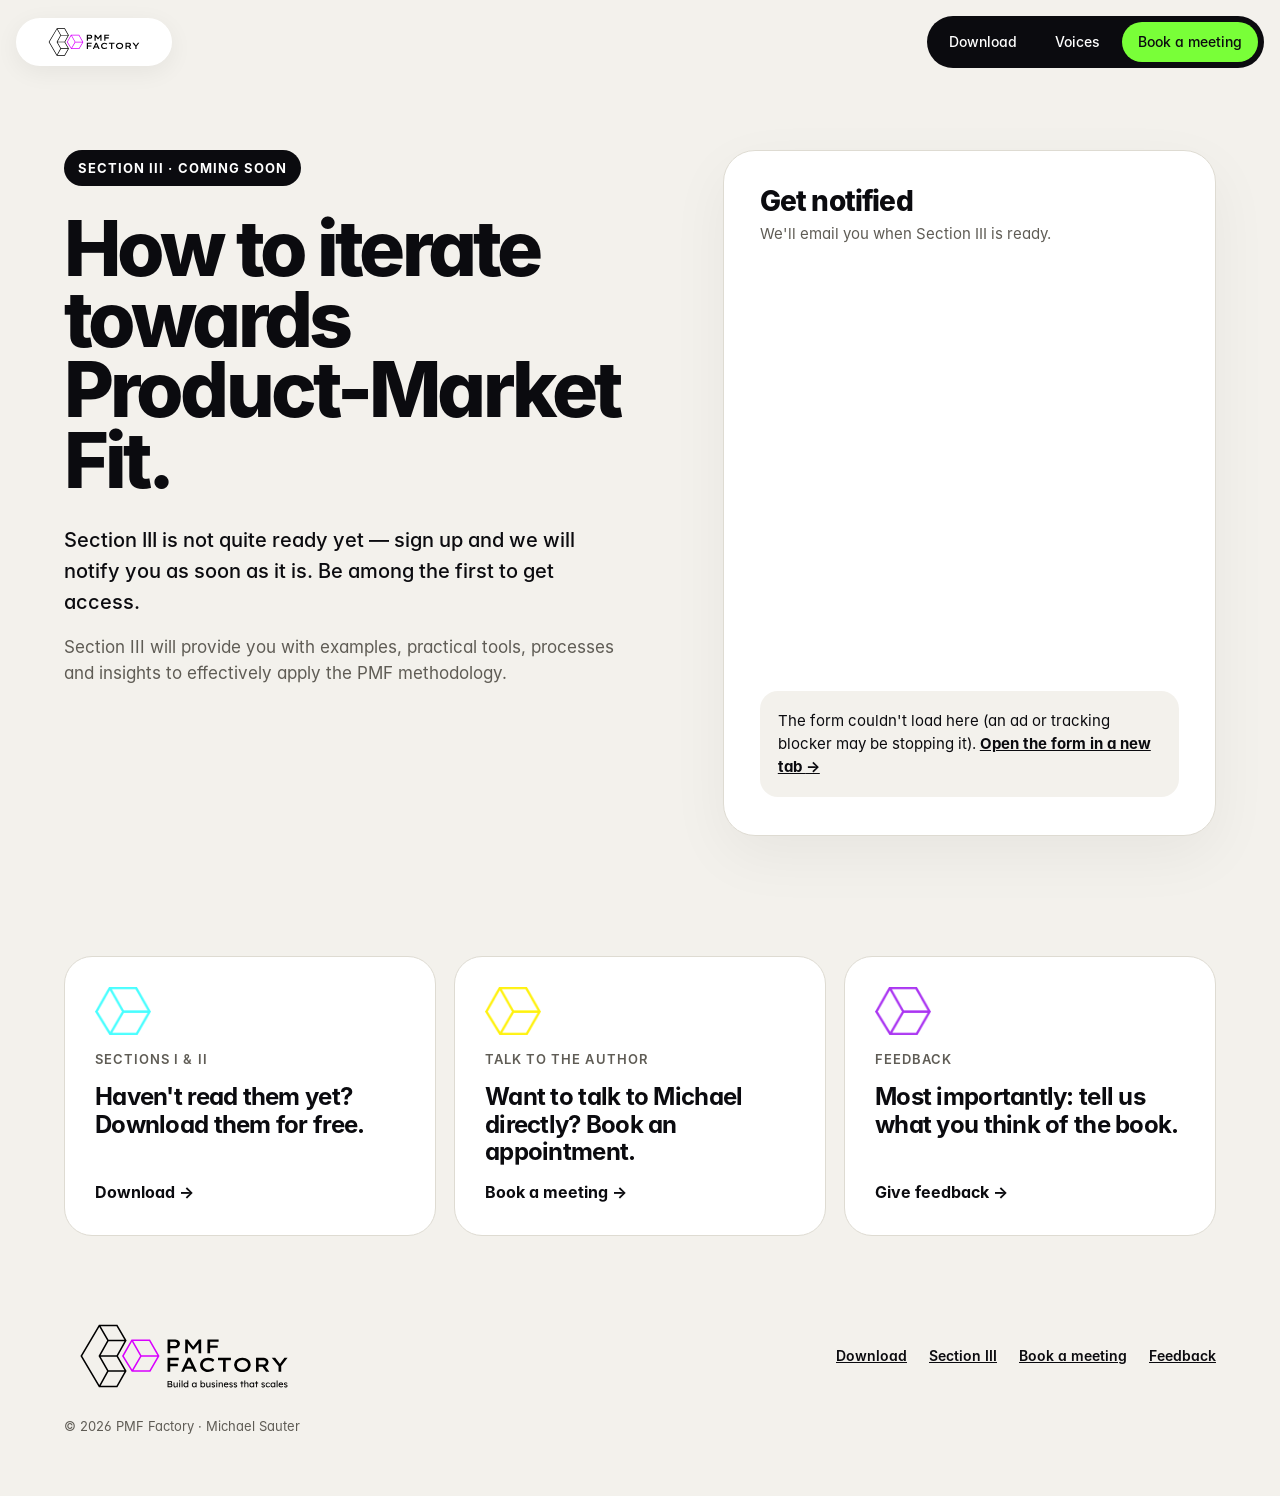
==== commit 9b20ff91: "Update site pages and styles; redirect book subdomain to book.html Co-Authored-By: Claude Opus 5.5 <" ====
--- a/book.html
+++ b/book.html
@@ -15,7 +15,7 @@
 <body class="p8">
 <a class="skip" href="#main">Skip to content</a>
 <header class="nav"><a class="logo" href="index.html" aria-label="PMF Factory — home"><img src="assets/brand/pmf-logo.svg" alt="PMF Factory" width="120" height="28"></a>
-<nav class="menu" aria-label="Main"><a href="index.html#sections">Sections</a><a href="index.html#download">Download</a><a href="index.html#voices">Voices</a><a class="hl" href="https://meetings-eu1.hubspot.com/michael-sauter?uuid=01936928-e975-4b52-94f2-f57a9d11f961" target="_blank" rel="noopener">Book a meeting</a></nav></header>
+<nav class="menu" aria-label="Main"><a href="index.html#download">Download</a><a href="index.html#voices">Voices</a><a class="hl" href="https://meetings-eu1.hubspot.com/michael-sauter?uuid=01936928-e975-4b52-94f2-f57a9d11f961" target="_blank" rel="noopener">Book a meeting</a></nav></header>
 <main id="main">
 <section class="page-hero wrap"><div class="grid">
 <div><span class="eyebrow">Section III · Coming soon</span><h1>How to iterate towards Product-Market Fit.</h1>
--- a/assets/css/site.css
+++ b/assets/css/site.css
@@ -75,12 +75,18 @@
 
 /* ---- site additions ---- */
 img{height:auto}
+.p8 .hero h1{font-size:clamp(44px,7vw,104px)}
+.p8 .dl h2{font-size:clamp(32px,4vw,56px)}
+.p8 .voices h2{font-size:clamp(32px,4vw,56px);margin-bottom:36px}
+.t figcaption .li{margin-left:auto;flex:none;display:grid;place-items:center;width:40px;height:40px;border-radius:10px;color:#0A66C2;transition:background-color .2s}
+.t figcaption .li:hover{background:#EAF2FB}
+.t figcaption > span{min-width:0}
 .belt{gap:24px}
-.belt .t{width:520px;padding:40px;border-radius:32px;gap:32px}
-.belt .t blockquote{font-size:19px;line-height:1.55;letter-spacing:-.005em}
-.belt .t figcaption img{width:60px;height:60px}
-.belt .t strong{font-size:16px}.belt .t small{font-size:14px}
-@media (max-width:860px){.belt .t{width:330px;padding:30px}.belt .t blockquote{font-size:17px}}
+.belt .t{width:640px;padding:48px;border-radius:36px;gap:36px}
+.belt .t blockquote{font-size:23px;line-height:1.5;letter-spacing:-.01em}
+.belt .t figcaption img{width:72px;height:72px}
+.belt .t strong{font-size:18px}.belt .t small{font-size:15px}
+@media (max-width:860px){.belt .t{width:340px;padding:30px}.belt .t blockquote{font-size:18px}.belt .t figcaption img{width:56px;height:56px}}
 .hero-sub{position:relative;z-index:1;margin:28px 0 0;font-size:clamp(24px,3.2vw,44px);font-weight:700;letter-spacing:-.035em;line-height:1.1;max-width:900px}
 .p8 .hero{min-height:0;padding-bottom:0}
 .p8 .dl{padding-top:72px;padding-bottom:96px}
